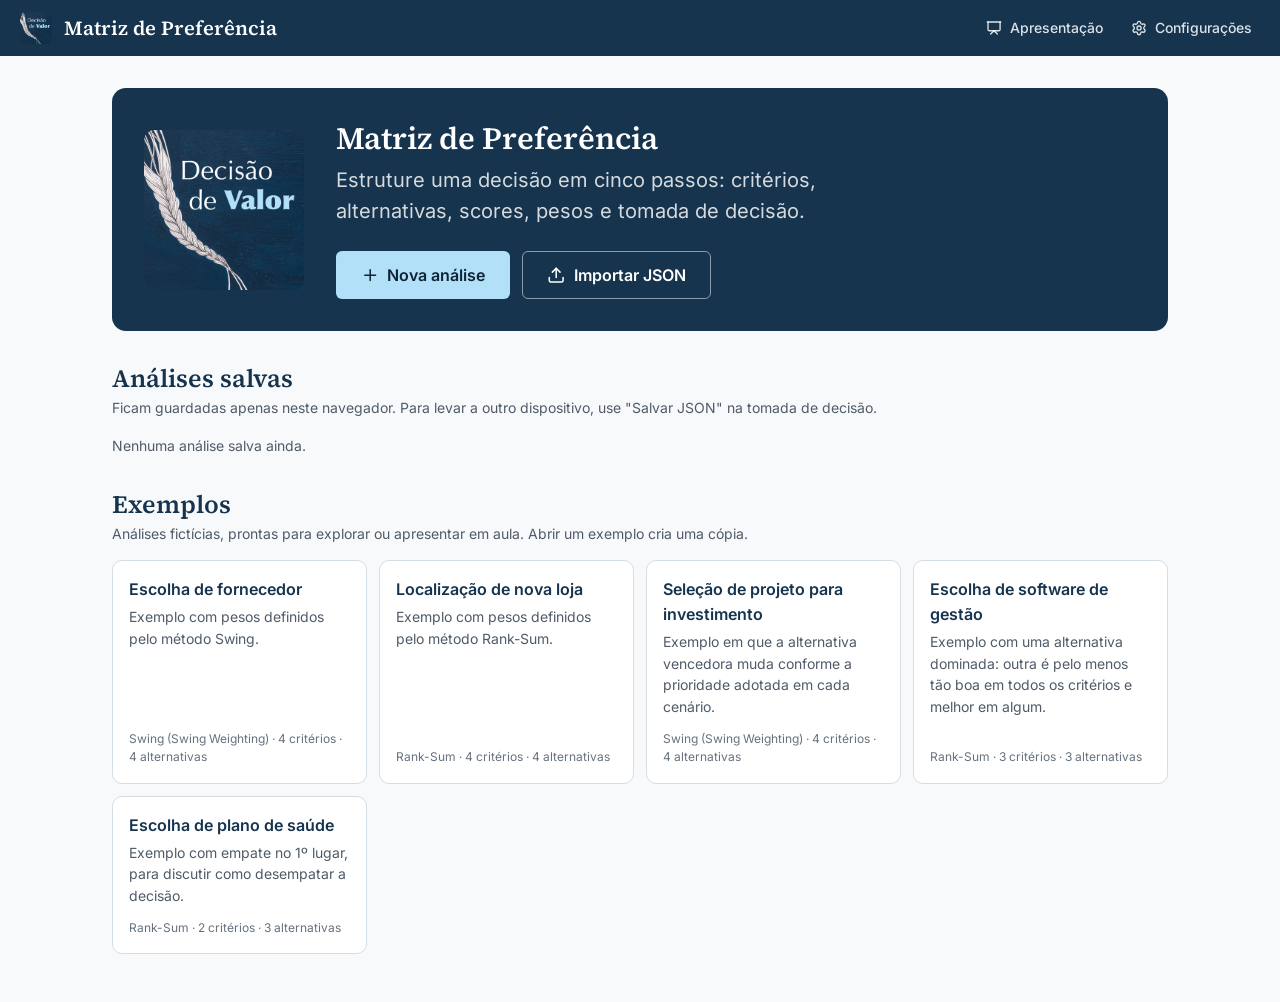
==== index.html @ b0c54013 "feat: reforma visual, fase 3: régua de scores e revisões do livro - Régua de 0 a 10 mostra as altern" ====
<!DOCTYPE html>
<html lang="pt-BR">
<head>
    <meta charset="UTF-8">
    <meta name="viewport" content="width=device-width, initial-scale=1.0">
    <title>Matriz de Preferência</title>
    <meta name="description" content="Ferramenta de apoio à decisão multicritério baseada no método da Matriz de Preferência.">
    <link rel="preload" href="fonts/inter.woff2" as="font" type="font/woff2" crossorigin>
    <link rel="stylesheet" href="style.css?v=13">

    <script src="js/canonical-site.js?v=13"></script>
    <script src="js/preferences.js?v=13"></script>
    <script src="libs/html2canvas.min.js"></script>
    <script src="js/utils.js?v=13"></script>
    <script src="js/icons.js?v=13"></script>
    <script src="js/state.js?v=13"></script>
    <script src="js/decision-core.js?v=13"></script>
    <script src="js/data-input.js?v=13"></script>
    <script src="js/swing-weighting.js?v=13"></script>
    <script src="js/comparison.js?v=13"></script>
    <script src="js/ai-suggestions.js?v=13"></script>
    <script src="js/decision-logic.js?v=13"></script>
    <script src="js/report.js?v=13"></script>
    <script src="js/export-utils.js?v=13"></script>
    <script src="js/examples.js?v=13"></script>
    <script src="js/shell.js?v=13"></script>
    <script src="js/main.js?v=13"></script>
    <script src="js/auto-save.js?v=13"></script>
</head>
<body class="view-home">
    <a class="skip-link" href="#mainContent">Pular para o conteúdo</a>

    <header class="app-header">
        <button type="button" class="brand" data-action="goHome" aria-label="Início: análises salvas">
            <img src="images/logo.webp" width="432" height="432" alt="">
            <span class="brand-name">Matriz de Preferência</span>
        </button>

        <div class="app-context" id="contextBanner">
            <strong id="contextTitle"></strong>
            <span class="context-desc" id="contextDesc"></span>
        </div>

        <div class="app-header-actions">
            <span class="save-status" id="saveStatus" role="status">Defina um título para salvar automaticamente</span>
            <button type="button" class="header-btn wizard-only" id="toggleMatrixPanel" data-action="toggleMatrixPanel" aria-pressed="false" aria-controls="matrixPanel" data-icon="table">
                <span class="header-btn-label">Matriz</span>
            </button>
            <button type="button" class="header-btn" id="togglePresentation" data-action="togglePresentation" aria-pressed="false" data-icon="presentation">
                <span class="header-btn-label">Apresentação</span>
            </button>
            <button type="button" class="header-btn" data-action="openSettings" aria-haspopup="dialog" aria-controls="settingsDrawer" data-icon="settings">
                <span class="header-btn-label">Configurações</span>
            </button>
        </div>
    </header>

    <!-- =====================================================
         TELA INICIAL
         ===================================================== -->
    <main class="home" id="homeView" aria-labelledby="homeTitle">
        <section class="home-hero">
            <img class="home-logo" src="images/logo.webp" width="432" height="432" alt="Logo Decisão de Valor">
            <div class="home-hero-text">
                <h1 id="homeTitle">Matriz de Preferência</h1>
                <p>Estruture uma decisão em cinco passos: critérios, alternativas, scores, pesos e tomada de decisão.</p>
                <div class="home-actions">
                    <button type="button" class="btn btn-primary btn-large" data-action="newAnalysis" data-icon="plus">Nova análise</button>
                    <button type="button" class="btn btn-secondary btn-large" data-action="chooseImportFile" data-icon="upload">Importar JSON</button>
                    <input type="file" id="importFile" accept=".json,application/json" hidden data-change="importAnalysisFile">
                </div>
            </div>
        </section>

        <section class="home-section saved-analyses" aria-labelledby="savedTitle">
            <div class="saved-analyses-header">
                <h2 id="savedTitle">Análises salvas</h2>
            </div>
            <p class="saved-analyses-note">Ficam guardadas apenas neste navegador. Para levar a outro dispositivo, use "Salvar JSON" na tomada de decisão.</p>
            <div id="savedAnalysesList"></div>
        </section>

        <section class="home-section" aria-labelledby="examplesTitle">
            <h2 id="examplesTitle">Exemplos</h2>
            <p class="saved-analyses-note">Análises fictícias, prontas para explorar ou apresentar em aula. Abrir um exemplo cria uma cópia.</p>
            <div class="examples-grid" id="examplesList"></div>
        </section>
    </main>

    <!-- =====================================================
         ASSISTENTE DE PASSOS
         ===================================================== -->
    <div class="wizard" id="wizardView">
        <nav class="stepper" id="stepProgressBar" aria-label="Passos da análise">
            <ol class="stepper-list">
                <li><button type="button" class="step-progress-item" id="prog-item-0" onclick="goToStep(1)" aria-label="Problema" aria-current="step">
                    <span class="step-dot intro active" id="prog-dot-0" aria-hidden="true">•</span>
                    <span class="step-text"><span class="step-label">Problema</span><span class="step-meta" id="prog-meta-0"></span></span>
                </button></li>
                <li><button type="button" class="step-progress-item" id="prog-item-1" onclick="goToStep(2)" aria-label="Critérios">
                    <span class="step-dot" id="prog-dot-1" aria-hidden="true">1</span>
                    <span class="step-text"><span class="step-label">Critérios</span><span class="step-meta" id="prog-meta-1"></span></span>
                </button></li>
                <li><button type="button" class="step-progress-item" id="prog-item-2" onclick="goToStep(3)" aria-label="Alternativas">
                    <span class="step-dot" id="prog-dot-2" aria-hidden="true">2</span>
                    <span class="step-text"><span class="step-label">Alternativas</span><span class="step-meta" id="prog-meta-2"></span></span>
                </button></li>
                <li><button type="button" class="step-progress-item" id="prog-item-3" onclick="goToStep(4)" aria-label="Scores">
                    <span class="step-dot" id="prog-dot-3" aria-hidden="true">3</span>
                    <span class="step-text"><span class="step-label">Scores</span><span class="step-meta" id="prog-meta-3"></span></span>
                </button></li>
                <li><button type="button" class="step-progress-item" id="prog-item-4" onclick="goToStep(5)" aria-label="Pesos">
                    <span class="step-dot" id="prog-dot-4" aria-hidden="true">4</span>
                    <span class="step-text"><span class="step-label">Pesos</span><span class="step-meta" id="prog-meta-4"></span></span>
                </button></li>
                <li><button type="button" class="step-progress-item" id="prog-item-5" onclick="goToStep(6)" aria-label="Tomada de Decisão">
                    <span class="step-dot" id="prog-dot-5" aria-hidden="true">5</span>
                    <span class="step-text"><span class="step-label">Tomada de Decisão</span><span class="step-meta" id="prog-meta-5"></span></span>
                </button></li>
            </ol>
        </nav>

        <main class="content" id="mainContent" tabindex="-1">

            <!-- PROBLEMA -->
            <section class="step active" id="step1" aria-labelledby="step1-title">
                <header class="step-header">
                    <span class="step-number-badge">Problema</span>
                    <h2 class="step-title" id="step1-title">Definição do problema</h2>
                    <p class="step-description">Descreva a decisão que será analisada ao longo do processo.</p>
                </header>

                <details class="guide" open>
                    <summary data-icon="lightbulb">Como fazer este passo</summary>
                    <p>Defina o <em>título</em> e o <em>contexto</em> do problema. Eles ficam visíveis em todas as etapas, ajudando a manter o foco. Um bom título é objetivo e reflete a escolha que precisa ser feita.</p>
                </details>

                <div class="form-group">
                    <label for="problemTitle">Título do problema de decisão</label>
                    <input type="text" id="problemTitle" placeholder="Ex: Escolha da localização para ginásio poliesportivo">
                </div>

                <div class="form-group">
                    <label for="problemDescription">Contexto <span class="optional">(opcional)</span></label>
                    <textarea id="problemDescription" rows="3" placeholder="Contexto da decisão, restrições relevantes e quem é o decisor"></textarea>
                </div>

                <div class="navigation">
                    <button type="button" class="btn btn-ghost" data-action="goHome" data-icon="house">Início</button>
                    <p class="nav-hint" id="hint-step1" aria-live="polite"></p>
                    <button type="button" class="btn btn-primary" id="btn-next-step1" onclick="nextStep()">Avançar: Critérios</button>
                </div>
            </section>

            <!-- PASSO 1: CRITÉRIOS -->
            <section class="step" id="step2" aria-labelledby="step2-title">
                <header class="step-header">
                    <span class="step-number-badge">Passo 1</span>
                    <h2 class="step-title" id="step2-title">Escolha dos critérios</h2>
                    <p class="step-description">Os fatores usados para comparar as alternativas.</p>
                </header>

                <details class="guide" open>
                    <summary data-icon="lightbulb">Como fazer este passo</summary>
                    <p>Liste os <em>critérios</em> que importam para o decisor, como custo, qualidade ou prazo. Eles devem ser qualitativos e <strong>diferenciar as alternativas</strong>: um critério em que todas têm o mesmo desempenho não ajuda a decidir. Use o mínimo necessário; são pelo menos 2.</p>
                </details>

                <div class="form-group">
                    <label for="criterionInput">Nome do critério</label>
                    <div class="input-row">
                        <input type="text" id="criterionInput" aria-describedby="criterionInput-help criterionInput-error" placeholder="Ex: Custo de implementação">
                        <button type="button" class="btn btn-primary" onclick="addCriterion()" data-icon="plus">Adicionar</button>
                    </div>
                    <p class="field-help" id="criterionInput-help">Dica: cole uma lista com um nome por linha para adicionar vários de uma vez.</p>
                    <p class="field-error" id="criterionInput-error" aria-live="polite"></p>
                </div>

                <div class="items-list" id="criteriaList">
                    <p class="empty-state">Nenhum critério adicionado ainda</p>
                </div>

                <div class="navigation">
                    <button type="button" class="btn btn-secondary" onclick="prevStep()" data-icon="chevron-left">Voltar</button>
                    <p class="nav-hint" id="hint-step2" aria-live="polite"></p>
                    <button type="button" class="btn btn-primary" onclick="nextStep()">Avançar: Alternativas</button>
                </div>
            </section>

            <!-- PASSO 2: ALTERNATIVAS -->
            <section class="step" id="step3" aria-labelledby="step3-title">
                <header class="step-header">
                    <span class="step-number-badge">Passo 2</span>
                    <h2 class="step-title" id="step3-title">Definição das alternativas</h2>
                    <p class="step-description">As opções entre as quais o decisor vai escolher.</p>
                </header>

                <details class="guide" open>
                    <summary data-icon="lightbulb">Como fazer este passo</summary>
                    <p>As <em>alternativas</em> são as opções disponíveis, como fornecedores, locais ou projetos. Pense em todas as possibilidades que atendem ao problema: a análise fica mais rica com mais alternativas (de 4 a 7 é uma boa referência). São pelo menos 2.</p>
                </details>

                <div class="form-group">
                    <label for="alternativeInput">Nome da alternativa</label>
                    <div class="input-row">
                        <input type="text" id="alternativeInput" aria-describedby="alternativeInput-help alternativeInput-error" placeholder="Ex: Fornecedor A">
                        <button type="button" class="btn btn-primary" onclick="addAlternative()" data-icon="plus">Adicionar</button>
                    </div>
                    <p class="field-help" id="alternativeInput-help">Dica: cole uma lista com um nome por linha para adicionar vários de uma vez.</p>
                    <p class="field-error" id="alternativeInput-error" aria-live="polite"></p>
                </div>

                <div class="items-list" id="alternativesList">
                    <p class="empty-state">Nenhuma alternativa adicionada ainda</p>
                </div>

                <div class="navigation">
                    <button type="button" class="btn btn-secondary" onclick="prevStep()" data-icon="chevron-left">Voltar</button>
                    <p class="nav-hint" id="hint-step3" aria-live="polite"></p>
                    <button type="button" class="btn btn-primary" onclick="nextStep()">Avançar: Scores</button>
                </div>
            </section>

            <!-- PASSO 3: SCORES -->
            <section class="step" id="step4" aria-labelledby="step4-title">
                <header class="step-header">
                    <span class="step-number-badge">Passo 3</span>
                    <h2 class="step-title" id="step4-title">Atribuição de scores</h2>
                    <p class="step-description">O desempenho de cada alternativa em cada critério, de 0 a 10.</p>
                </header>

                <details class="guide" open>
                    <summary data-icon="lightbulb">Como fazer este passo</summary>
                    <ol class="guide-list">
                        <li>Escolha a <strong>melhor</strong> alternativa no critério e defina seu score (âncora superior).</li>
                        <li>Escolha a <strong>pior</strong> e defina seu score (âncora inferior).</li>
                        <li>Posicione as <strong>demais</strong> comparando com as âncoras.</li>
                    </ol>
                    <p class="guide-note">Uma alternativa pior em <em>todos</em> os critérios pode ser eliminada.</p>
                </details>

                <div id="comparisonInterface"></div>

                <div class="navigation">
                    <button type="button" class="btn btn-secondary" onclick="prevStep()" data-icon="chevron-left">Voltar</button>
                    <p class="nav-hint" id="hint-step4" aria-live="polite"></p>
                    <button type="button" class="btn btn-primary" onclick="nextStep()">Avançar: Pesos</button>
                </div>
            </section>

            <!-- PASSO 4: PESOS -->
            <section class="step" id="step5" aria-labelledby="step5-title">
                <header class="step-header">
                    <span class="step-number-badge">Passo 4</span>
                    <h2 class="step-title" id="step5-title">Atribuição de pesos</h2>
                    <p class="step-description">A relevância relativa de cada critério na decisão.</p>
                </header>

                <details class="guide" open>
                    <summary data-icon="lightbulb">Como fazer este passo</summary>
                    <p>Os pesos refletem a <strong>relevância de cada critério</strong>. Eles vêm <strong>depois</strong> dos scores porque o intervalo de desempenho de cada critério influencia sua relevância. Escolha o método para ver as instruções.</p>
                </details>

                <div class="form-group">
                    <label for="weightingMethod">Método de pesagem</label>
                    <select id="weightingMethod">
                        <option value="">Selecione um método...</option>
                        <option value="swingweighting">Swing Weighting: recomendado pelo framework</option>
                        <option value="ranksum">Rank-Sum: ordenação por importância</option>
                    </select>
                </div>

                <div id="weightingInterface"></div>

                <div class="navigation">
                    <button type="button" class="btn btn-secondary" onclick="prevStep()" data-icon="chevron-left">Voltar</button>
                    <p class="nav-hint" id="hint-step5" aria-live="polite"></p>
                    <button type="button" class="btn btn-primary" onclick="nextStep()">Avançar: Tomada de Decisão</button>
                </div>
            </section>

            <!-- PASSO 5: TOMADA DE DECISÃO -->
            <section class="step" id="step6" aria-labelledby="step6-title">
                <header class="step-header">
                    <span class="step-number-badge">Passo 5</span>
                    <h2 class="step-title" id="step6-title">Tomada de Decisão</h2>
                    <p class="step-description">Ranking das alternativas e análise completa da Matriz de Preferência.</p>
                </header>

                <details class="guide">
                    <summary data-icon="lightbulb">Como ler o resultado</summary>
                    <p>O resultado é a soma ponderada dos scores. A alternativa com maior pontuação é a indicada, mas faça uma <strong>análise crítica</strong>: veja se o resultado faz sentido no contexto e observe os critérios em que a vencedora teve pior desempenho antes de decidir.</p>
                </details>

                <div id="resultsInterface"></div>

                <div class="navigation">
                    <button type="button" class="btn btn-secondary" onclick="prevStep()" data-icon="chevron-left">Voltar</button>
                    <p class="nav-hint" id="hint-step6" aria-live="polite"></p>
                    <button type="button" class="btn btn-success" onclick="restart()" data-icon="plus">Nova análise</button>
                </div>
            </section>
        </main>

        <aside class="matrix-panel" id="matrixPanel" aria-labelledby="matrixPanelTitle">
            <div class="matrix-panel-header">
                <h2 id="matrixPanelTitle">Matriz em construção</h2>
                <button type="button" class="icon-btn" data-action="toggleMatrixPanel" aria-label="Ocultar matriz em construção" data-icon="x"></button>
            </div>
            <p class="matrix-panel-hint" id="matrixPanelHint"></p>
            <div class="matrix-panel-body" id="buildingMatrix"></div>
        </aside>
    </div>

    <!-- =====================================================
         CONFIGURAÇÕES
         ===================================================== -->
    <div class="drawer-backdrop" id="settingsBackdrop" data-action="closeSettings" hidden></div>
    <aside class="drawer" id="settingsDrawer" role="dialog" aria-modal="true" aria-labelledby="settingsTitle" hidden>
        <div class="drawer-header">
            <h2 id="settingsTitle">Configurações</h2>
            <button type="button" class="icon-btn" data-action="closeSettings" aria-label="Fechar configurações" data-icon="x"></button>
        </div>

        <section class="drawer-section" id="apiConfigSection" aria-labelledby="apiConfigTitle">
            <h3 id="apiConfigTitle" data-icon="sparkles">Sugestões de critérios por IA <span class="optional">(opcional)</span></h3>
            <p>Com uma chave do Google Gemini, a ferramenta sugere critérios a partir do título e do contexto do problema.</p>
            <div class="api-input-group">
                <input type="password" id="apiKey" aria-label="Chave da API do Google Gemini" autocomplete="off" placeholder="Cole sua chave da API do Google Gemini">
                <button type="button" class="btn btn-primary btn-small" onclick="salvarChaveAPI()">Salvar</button>
                <button type="button" class="btn btn-secondary btn-small" onclick="limparAPI()">Limpar</button>
            </div>
            <div id="apiStatus" class="api-status warning" role="status">Nenhuma chave configurada. As sugestões de critérios por IA estão desligadas.</div>
            <p class="drawer-note">A chave fica salva só neste navegador. Para obter uma, acesse o <a href="https://aistudio.google.com/app/apikey" target="_blank" rel="noopener">Google AI Studio</a>. Em computadores compartilhados, use "Limpar" ao terminar.</p>
            <p class="drawer-note">As sugestões são limitadas aos critérios, para que scores e pesos continuem sendo julgamento humano.</p>
        </section>

        <section class="drawer-section" aria-labelledby="aboutTitle">
            <h3 id="aboutTitle" data-icon="info">Sobre</h3>
            <p>Ferramenta acadêmica de apoio à decisão multicritério baseada no método da Matriz de Preferência.</p>
            <p>Desenvolvida por <a href="https://www.linkedin.com/in/opedroalves/" target="_blank" rel="noopener">Pedro Henrique Alves de Araujo Silva</a> e <a href="https://www.linkedin.com/in/laura-rieko-imai/" target="_blank" rel="noopener">Laura Rieko Marçal Imai</a>.</p>
            <p><a href="https://github.com/pedrohaas/matriz-de-preferencia" target="_blank" rel="noopener">Código-fonte no GitHub</a> · <a href="https://github.com/pedrohaas/matriz-de-preferencia/blob/main/LICENSE" target="_blank" rel="noopener">Licença MIT</a></p>
        </section>
    </aside>

    <!-- =====================================================
         MODAL DE SUGESTÕES DA IA
         ===================================================== -->
    <div class="modal-overlay" id="aiSuggestionModal">
        <div class="modal-content" role="dialog" aria-modal="true" aria-labelledby="aiModalTitle" aria-describedby="aiModalDescription">
            <div class="modal-header">
                <h3 id="aiModalTitle">Sugestões de critérios</h3>
                <p id="aiModalDescription">Critérios sugeridos para este problema. Toque para selecionar ou remover.</p>
            </div>
            <div class="modal-body" id="aiCriteriaContainer"></div>
            <div class="modal-footer">
                <button type="button" class="btn btn-secondary" onclick="closeAiModal(false)">Ignorar</button>
                <button type="button" class="btn btn-primary" onclick="closeAiModal(true)">Adicionar Selecionados</button>
            </div>
        </div>
    </div>

    <!-- Desfazer a última ação -->
    <div class="undo-bar" id="undoBar" role="status" hidden>
        <span class="undo-text"></span>
        <button type="button" class="btn btn-small undo-button" data-action="undo" data-icon="undo-2">Desfazer</button>
        <button type="button" class="icon-btn undo-close" data-action="dismissUndo" aria-label="Fechar aviso" data-icon="x"></button>
    </div>

    <!-- Relatório: só aparece na impressão -->
    <div id="printReport"></div>
</body>
</html>
---- style.css ----
/* =====================================================================
   MATRIZ DE PREFERÊNCIA · sistema visual
   Cores extraídas da capa do livro "Decisão de Valor": marinho do fundo e
   azul claro de "Valor". O azul claro tem contraste de 1,4:1 sobre branco,
   então só aparece sobre o marinho; em fundo claro, usa-se o azul escuro.
   ===================================================================== */

/* layout vem depois de components: as regras responsivas de layout precisam vencer as dos componentes */
@layer reset, tokens, base, components, layout, utilities, print;

/* ---------------------------------------------------------------- fontes */
@font-face {
    font-family: 'Inter';
    src: url('fonts/inter.woff2') format('woff2');
    font-weight: 100 900;
    font-style: normal;
    font-display: swap;
}

@font-face {
    font-family: 'Source Serif 4';
    src: url('fonts/source-serif-4.woff2') format('woff2');
    font-weight: 200 900;
    font-style: normal;
    font-display: swap;
}

/* ----------------------------------------------------------------- reset */
@layer reset {
    *, *::before, *::after { box-sizing: border-box; }
    * { margin: 0; padding: 0; }
    img, svg { display: block; max-width: 100%; }
    button, input, select, textarea { font: inherit; color: inherit; }
    table { border-collapse: collapse; }
    [hidden] { display: none !important; }
}

/* ---------------------------------------------------------------- tokens */
@layer tokens {
    :root {
        /* Marca */
        --brand-950: #0e2436;
        --brand-900: #16344e;   /* fundo da capa */
        --brand-800: #1d4466;
        --brand-700: #22577f;
        --brand-600: #1f6aa0;   /* azul para texto e foco em fundo claro */
        --brand-100: #dcecf7;
        --brand-50:  #eef6fb;
        --brand-accent: #b2e0f9; /* "Valor" na capa: só sobre o marinho */

        /* Neutros frios */
        --gray-0:   #ffffff;
        --gray-25:  #f7f9fb;
        --gray-50:  #f1f4f7;
        --gray-100: #e6ebf0;
        --gray-200: #d5dde5;
        --gray-300: #b9c4cf;
        --gray-500: #66727f;
        --gray-600: #4f5b68;
        --gray-800: #25313d;
        --gray-900: #15202b;

        /* Semânticas */
        --success-700: #17673f;
        --success-100: #dcf1e5;
        --warning-700: #7a5200;
        --warning-100: #fbefd2;
        --danger-700:  #a3271f;
        --danger-100:  #fbe5e2;

        /* Destaques da matriz, como na Tabela 5.2 do livro */
        --matrix-best:  #d4f0e2;
        --matrix-worst: #ffe0bd;

        /* Papéis */
        --bg-page:     var(--gray-25);
        --bg-surface:  var(--gray-0);
        --bg-subtle:   var(--gray-50);
        --border:      var(--gray-200);
        --border-strong: var(--gray-300);
        --text:        var(--gray-900);
        --text-muted:  var(--gray-600);
        --text-soft:   var(--gray-500);
        --link:        var(--brand-600);
        --focus-ring:  0 0 0 3px rgba(31, 106, 160, 0.35);

        /* Tipografia: escala de razão 1,25 */
        --font-sans: 'Inter', system-ui, -apple-system, 'Segoe UI', sans-serif;
        --font-serif: 'Source Serif 4', Georgia, 'Times New Roman', serif;
        --text-xs:  0.75rem;
        --text-sm:  0.875rem;
        --text-md:  1rem;
        --text-lg:  1.25rem;
        --text-xl:  1.5625rem;
        --text-2xl: 1.9375rem;

        /* Espaçamento em grade de 4 px */
        --space-1: 0.25rem;
        --space-2: 0.5rem;
        --space-3: 0.75rem;
        --space-4: 1rem;
        --space-5: 1.5rem;
        --space-6: 2rem;
        --space-7: 3rem;

        --radius-sm: 6px;
        --radius-md: 10px;
        --radius-lg: 14px;
        --radius-pill: 999px;

        --shadow-sm: 0 1px 2px rgba(21, 32, 43, 0.08);
        --shadow-lg: 0 12px 32px rgba(21, 32, 43, 0.18);

        --header-height: 3.5rem;

        /* Nomes usados pelo código das análises */
        --primary: var(--brand-900);
        --secondary: var(--brand-600);
        --success: var(--success-700);
        --success-bg: var(--success-100);
        --warning: var(--warning-700);
        --warning-bg: var(--warning-100);
        --error: var(--danger-700);
        --error-bg: var(--danger-100);
        --text-dark: var(--text);
        --text-mid: var(--gray-800);
        --white: var(--gray-50);
        --bg: var(--gray-100);
    }

    /* Modo de apresentação: amplia tudo que é medido em rem */
    :root.presentation-mode { font-size: 125%; }
}

/* ------------------------------------------------------------------ base */
@layer base {
    html { scroll-padding-top: calc(var(--header-height) + var(--space-4)); }

    body {
        min-height: 100vh;
        background: var(--bg-page);
        color: var(--text);
        font-family: var(--font-sans);
        font-size: var(--text-md);
        line-height: 1.55;
        overflow-wrap: break-word;
        -webkit-font-smoothing: antialiased;
    }

    h1, h2 { font-family: var(--font-serif); font-weight: 600; line-height: 1.2; color: var(--brand-900); }
    h3, h4 { font-weight: 600; line-height: 1.3; color: var(--brand-900); }
    h1 { font-size: var(--text-2xl); }
    h2 { font-size: var(--text-xl); }
    h3 { font-size: var(--text-lg); }
    h4 { font-size: var(--text-md); }

    a { color: var(--link); }
    a:hover { text-decoration-thickness: 2px; }
    strong { font-weight: 600; }

    :focus-visible { outline: none; box-shadow: var(--focus-ring); }
    .step-title:focus, main:focus, h1:focus { outline: none; box-shadow: none; }

    .icon { display: inline-block; width: 1.15em; height: 1.15em; flex-shrink: 0; vertical-align: -0.2em; }
    /* Em texto corrido, o ícone é inline: títulos e mensagens podem quebrar linha com nomes longos */
    :is(h3, h4, .success-message, .position-label, .callout-title, .status-line, .drawer-section h3) > .icon:first-child { margin-right: 0.4em; }

    input[type="text"], input[type="number"], input[type="password"], select, textarea {
        width: 100%;
        min-height: 2.75rem;
        padding: var(--space-2) var(--space-3);
        background: var(--bg-surface);
        border: 1px solid var(--border-strong);
        border-radius: var(--radius-sm);
        color: var(--text);
        font-size: var(--text-md);
        transition: border-color 0.15s, box-shadow 0.15s;
    }

    input:focus, select:focus, textarea:focus {
        outline: none;
        border-color: var(--brand-600);
        box-shadow: var(--focus-ring);
    }

    textarea { resize: vertical; }
    input[type="range"] { accent-color: var(--brand-600); width: 100%; }
    input[type="checkbox"] { accent-color: var(--brand-600); width: 1.1rem; height: 1.1rem; }

    label { display: block; margin-bottom: var(--space-2); font-weight: 600; font-size: var(--text-sm); color: var(--gray-800); }
    .optional { font-weight: 400; color: var(--text-soft); }

    td { font-variant-numeric: tabular-nums; }
}

/* ---------------------------------------------------------------- layout */
@layer layout {
    .skip-link {
        position: absolute;
        left: var(--space-4);
        top: -4rem;
        z-index: 100;
        padding: var(--space-2) var(--space-4);
        background: var(--brand-900);
        color: #fff;
        border-radius: var(--radius-sm);
    }
    .skip-link:focus { top: var(--space-2); }

    /* Cabeçalho */
    .app-header {
        position: sticky;
        top: 0;
        z-index: 60;
        display: flex;
        align-items: center;
        gap: var(--space-4);
        height: var(--header-height);
        padding: 0 var(--space-4);
        background: var(--brand-900);
        color: #fff;
    }

    .brand {
        display: flex;
        align-items: center;
        gap: var(--space-3);
        flex-shrink: 0;
        padding: var(--space-1);
        background: none;
        border: none;
        border-radius: var(--radius-sm);
        color: #fff;
        cursor: pointer;
    }
    .brand img { width: 2rem; height: 2rem; border-radius: var(--radius-sm); object-fit: cover; }
    .brand-name { font-family: var(--font-serif); font-size: var(--text-lg); font-weight: 600; white-space: nowrap; }

    .app-context {
        display: none;
        flex: 1;
        min-width: 0;
        padding-left: var(--space-4);
        border-left: 1px solid rgba(255, 255, 255, 0.2);
    }
    body.view-wizard .app-context.visible { display: block; }
    .app-context strong {
        display: block;
        overflow: hidden;
        color: var(--brand-accent);
        font-size: var(--text-sm);
        white-space: nowrap;
        text-overflow: ellipsis;
    }
    .app-context .context-desc {
        display: block;
        overflow: hidden;
        color: rgba(255, 255, 255, 0.72);
        font-size: var(--text-xs);
        white-space: nowrap;
        text-overflow: ellipsis;
    }

    .app-header-actions { display: flex; align-items: center; gap: var(--space-1); margin-left: auto; }
    .save-status { margin-right: var(--space-2); color: rgba(255, 255, 255, 0.72); font-size: var(--text-xs); white-space: nowrap; }
    .save-status[data-tone="error"] { color: #ffc9c3; }
    body.view-home .save-status { display: none; }
    body.view-home .wizard-only { display: none; }

    /* Telas */
    body.view-home .wizard { display: none; }
    body.view-wizard .home { display: none; }

    /* Tela inicial */
    .home { max-width: 68rem; margin: 0 auto; padding: var(--space-6) var(--space-4) var(--space-7); }
    .home-hero {
        display: grid;
        grid-template-columns: 10rem 1fr;
        gap: var(--space-6);
        align-items: center;
        padding: var(--space-6);
        background: var(--brand-900);
        border-radius: var(--radius-lg);
        color: #fff;
    }
    .home-logo { width: 10rem; height: 10rem; border-radius: var(--radius-md); object-fit: cover; }
    .home-hero h1 { color: #fff; font-size: var(--text-2xl); }
    .home-hero p { max-width: 36rem; margin-top: var(--space-2); color: rgba(255, 255, 255, 0.82); font-size: var(--text-lg); }
    .home-actions { display: flex; flex-wrap: wrap; gap: var(--space-3); margin-top: var(--space-5); }
    .home-section { margin-top: var(--space-6); }
    .home-section h2 { font-size: var(--text-xl); }

    /* Assistente: passos | conteúdo | matriz */
    .wizard {
        display: grid;
        grid-template-columns: 14rem minmax(0, 1fr) 21rem;
        gap: var(--space-5);
        align-items: start;
        max-width: 90rem;
        margin: 0 auto;
        padding: var(--space-5) var(--space-4) 0;
    }
    :root.matrix-panel-off .wizard { grid-template-columns: 14rem minmax(0, 1fr); }
    :root.matrix-panel-off .matrix-panel { display: none; }

    .stepper { position: sticky; top: calc(var(--header-height) + var(--space-5)); }
    .stepper-list { display: flex; flex-direction: column; gap: var(--space-1); list-style: none; }

    .content { min-width: 0; padding-bottom: var(--space-6); }

    .matrix-panel {
        position: sticky;
        top: calc(var(--header-height) + var(--space-5));
        max-height: calc(100vh - var(--header-height) - var(--space-6));
        overflow: auto;
        padding: var(--space-4);
        background: var(--bg-surface);
        border: 1px solid var(--border);
        border-radius: var(--radius-lg);
    }

    /* Passos */
    .step { display: none; scroll-margin-top: calc(var(--header-height) + var(--space-4)); }
    .step.active { display: block; animation: fade-in 0.25s ease-out; }
    #step1, #step2, #step3, #step5 { max-width: 48rem; }
    #step4 { max-width: 56rem; }

    @keyframes fade-in { from { opacity: 0; transform: translateY(6px); } to { opacity: 1; transform: none; } }

    /* Navegação fixa no rodapé do passo */
    .navigation {
        position: sticky;
        bottom: 0;
        z-index: 20;
        display: grid;
        grid-template-columns: auto 1fr auto;
        gap: var(--space-3);
        align-items: center;
        margin-top: var(--space-6);
        padding: var(--space-3) 0;
        background: var(--bg-page);
        border-top: 1px solid var(--border);
    }
    .navigation > :last-child { justify-self: end; }

    /* Gaveta de configurações */
    .drawer-backdrop { position: fixed; inset: 0; z-index: 80; background: rgba(14, 36, 54, 0.45); }
    .drawer {
        position: fixed;
        top: 0;
        right: 0;
        bottom: 0;
        z-index: 90;
        width: min(28rem, 100%);
        overflow-y: auto;
        padding: var(--space-5);
        background: var(--bg-surface);
        box-shadow: var(--shadow-lg);
    }

    /* Telas médias: a matriz vira gaveta inferior */
    @media (max-width: 1179px) {
        .wizard, :root.matrix-panel-off .wizard { grid-template-columns: 12.5rem minmax(0, 1fr); }
        .matrix-panel {
            position: fixed;
            top: auto;
            right: var(--space-3);
            bottom: var(--space-3);
            left: var(--space-3);
            z-index: 70;
            max-height: 55vh;
            box-shadow: var(--shadow-lg);
        }
    }

    /* Cabeçalho estreito: botões só com ícone. O rótulo continua para leitores de tela. */
    @media (max-width: 1099px) {
        .header-btn-label { position: absolute; width: 1px; height: 1px; overflow: hidden; clip: rect(0 0 0 0); white-space: nowrap; }
        .header-btn { padding: var(--space-2); }
    }

    @media (max-width: 899px) {
        .save-status { display: none; }
    }

    /* Celular: passos em linha no topo */
    @media (max-width: 759px) {
        .app-header { gap: var(--space-2); padding: 0 var(--space-3); }
        .brand-name { display: none; }
        .app-context { padding-left: var(--space-2); }

        .home { padding: var(--space-4) var(--space-3) var(--space-6); }
        .home-hero { grid-template-columns: 1fr; gap: var(--space-4); padding: var(--space-5); text-align: center; }
        .home-logo { width: 6rem; height: 6rem; margin: 0 auto; }
        .home-hero p { font-size: var(--text-md); }
        .home-actions { justify-content: center; }

        .wizard, :root.matrix-panel-off .wizard { display: block; padding: var(--space-3) var(--space-3) 0; }
        .stepper { position: static; margin-bottom: var(--space-4); }
        .stepper-list { flex-direction: row; justify-content: space-between; }
        .stepper li { flex: 0 1 auto; min-width: 0; }
        .stepper .step-progress-item { flex-direction: column; gap: var(--space-1); padding: var(--space-1); }
        .stepper .step-text { display: none; }
        .stepper .step-progress-item.active .step-text { display: block; text-align: center; }
        .stepper .step-progress-item.active .step-label { display: block; max-width: 6.5rem; line-height: 1.2; }
        .stepper .step-meta { display: none; }

        .navigation { grid-template-columns: auto auto; }
        .navigation .nav-hint { grid-column: 1 / -1; grid-row: 1; text-align: left; }

        input[type="text"], input[type="number"], input[type="password"], select, textarea { font-size: 16px; }
    }
}

/* ------------------------------------------------------------ components */
@layer components {
    /* Botões */
    .btn {
        display: inline-flex;
        align-items: center;
        justify-content: center;
        gap: var(--space-2);
        min-height: 2.75rem;
        padding: var(--space-2) var(--space-4);
        border: 1px solid transparent;
        border-radius: var(--radius-sm);
        font-weight: 600;
        font-size: var(--text-sm);
        line-height: 1.2;
        text-decoration: none;
        cursor: pointer;
        transition: background-color 0.15s, border-color 0.15s, color 0.15s;
    }
    .btn:disabled { opacity: 0.5; cursor: not-allowed; }
    .btn-primary { background: var(--brand-900); color: #fff; }
    .btn-primary:hover { background: var(--brand-800); }
    .btn-secondary { background: var(--bg-surface); border-color: var(--border-strong); color: var(--brand-900); }
    .btn-secondary:hover { background: var(--gray-50); border-color: var(--gray-500); }
    .btn-ghost { background: transparent; color: var(--brand-700); }
    .btn-ghost:hover { background: var(--brand-50); }
    .btn-success { background: var(--success-700); color: #fff; }
    .btn-success:hover { background: #12573a; }
    .btn-outline-primary, .btn-outline-success, .btn-outline-warning { background: var(--bg-surface); border-color: var(--border-strong); color: var(--brand-900); }
    .btn-outline-primary:hover, .btn-outline-success:hover, .btn-outline-warning:hover { background: var(--gray-50); }
    .btn-small { min-height: 2.25rem; padding: var(--space-1) var(--space-3); }
    .btn-large { min-height: 3rem; padding: var(--space-3) var(--space-5); font-size: var(--text-md); }
    .home-hero .btn-secondary { background: transparent; border-color: rgba(255, 255, 255, 0.5); color: #fff; }
    .home-hero .btn-secondary:hover { background: rgba(255, 255, 255, 0.1); }
    .home-hero .btn-primary { background: var(--brand-accent); color: var(--brand-950); }
    .home-hero .btn-primary:hover { background: #cdeafb; }

    .header-btn {
        display: inline-flex;
        align-items: center;
        gap: var(--space-2);
        min-height: 2.5rem;
        padding: var(--space-2) var(--space-3);
        background: transparent;
        border: none;
        border-radius: var(--radius-sm);
        color: rgba(255, 255, 255, 0.86);
        font-size: var(--text-sm);
        font-weight: 500;
        cursor: pointer;
    }
    .header-btn:hover { background: rgba(255, 255, 255, 0.1); color: #fff; }
    .header-btn[aria-pressed="true"] { background: rgba(178, 224, 249, 0.16); color: var(--brand-accent); }
    .brand:focus-visible, .header-btn:focus-visible { box-shadow: 0 0 0 3px rgba(178, 224, 249, 0.6); }

    .icon-btn {
        display: inline-flex;
        align-items: center;
        justify-content: center;
        width: 2.5rem;
        height: 2.5rem;
        flex-shrink: 0;
        background: transparent;
        border: none;
        border-radius: var(--radius-sm);
        color: var(--text-muted);
        cursor: pointer;
    }
    .icon-btn:hover { background: var(--gray-100); color: var(--text); }
    .icon-btn-danger:hover { background: var(--danger-100); color: var(--danger-700); }

    /* Passos laterais */
    .step-progress-item {
        display: flex;
        align-items: center;
        gap: var(--space-3);
        width: 100%;
        padding: var(--space-2);
        background: none;
        border: none;
        border-radius: var(--radius-md);
        text-align: left;
        cursor: pointer;
    }
    .step-progress-item:hover { background: var(--gray-100); }
    .step-progress-item.active { background: var(--brand-50); }
    .step-dot {
        display: grid;
        place-items: center;
        width: 2rem;
        height: 2rem;
        flex-shrink: 0;
        background: var(--bg-surface);
        border: 1.5px solid var(--border-strong);
        border-radius: 50%;
        color: var(--text-muted);
        font-size: var(--text-sm);
        font-weight: 700;
    }
    .step-dot.completed { background: var(--brand-900); border-color: var(--brand-900); color: #fff; }
    .step-dot.active { background: var(--brand-600); border-color: var(--brand-600); color: #fff; }
    .step-text { display: flex; flex-direction: column; min-width: 0; }
    .step-label { color: var(--gray-800); font-size: var(--text-sm); font-weight: 600; }
    .step-progress-item.active .step-label { color: var(--brand-900); }
    .step-meta { overflow: hidden; color: var(--text-soft); font-size: var(--text-xs); white-space: nowrap; text-overflow: ellipsis; }

    /* Cabeçalho do passo */
    .step-header { margin-bottom: var(--space-5); }
    .step-number-badge {
        display: inline-block;
        margin-bottom: var(--space-2);
        padding: 2px var(--space-3);
        background: var(--brand-100);
        border-radius: var(--radius-pill);
        color: var(--brand-800);
        font-size: var(--text-xs);
        font-weight: 700;
        letter-spacing: 0.04em;
        text-transform: uppercase;
    }
    .step-title { font-size: var(--text-2xl); }
    .step-description { margin-top: var(--space-1); color: var(--text-muted); }

    /* Guia recolhível do passo */
    .guide {
        margin-bottom: var(--space-5);
        background: var(--brand-50);
        border: 1px solid var(--brand-100);
        border-radius: var(--radius-md);
        color: var(--gray-800);
        font-size: var(--text-sm);
    }
    .guide summary {
        display: flex;
        align-items: center;
        gap: var(--space-2);
        padding: var(--space-3) var(--space-4);
        color: var(--brand-800);
        font-weight: 600;
        cursor: pointer;
        list-style: none;
    }
    .guide summary::-webkit-details-marker { display: none; }
    .guide summary::after { content: '+'; margin-left: auto; font-weight: 400; }
    .guide[open] summary::after { content: '−'; }
    .guide > :not(summary) { padding: 0 var(--space-4); }
    .guide > :last-child { padding-bottom: var(--space-4); }
    .guide > .guide-list { padding-left: calc(var(--space-4) + 1.25rem); }
    .guide-list li + li { margin-top: var(--space-1); }
    .guide-note { margin-top: var(--space-2); color: var(--text-muted); }

    /* Formulários */
    .form-group { margin-bottom: var(--space-5); }
    .input-row { display: flex; gap: var(--space-2); }
    .input-row input { flex: 1; }
    .nav-hint { color: var(--text-muted); font-size: var(--text-sm); text-align: center; }
    .nav-hint.is-ready { color: var(--success-700); }
    input.input-compact { width: 5.5rem; min-height: 2.25rem; padding: var(--space-1) var(--space-2); text-align: center; }

    /* Listas de critérios e alternativas */
    .items-list { display: flex; flex-direction: column; gap: var(--space-2); }
    .item {
        display: flex;
        align-items: center;
        justify-content: space-between;
        gap: var(--space-3);
        padding: var(--space-2) var(--space-2) var(--space-2) var(--space-4);
        background: var(--bg-surface);
        border: 1px solid var(--border);
        border-radius: var(--radius-md);
    }
    .item-name-text { min-width: 0; overflow-wrap: anywhere; }
    .item-name-text strong { margin-right: var(--space-2); color: var(--text-soft); font-weight: 600; }
    .item-actions { display: flex; gap: var(--space-1); flex-shrink: 0; }
    .item-actions .icon-btn:disabled { opacity: 0.3; cursor: default; }
    .item-handle { display: inline-flex; margin-left: calc(-1 * var(--space-2)); color: var(--gray-300); cursor: grab; }
    .item-name-text { flex: 1; display: flex; align-items: baseline; gap: var(--space-2); }
    .item-name-button { min-width: 0; padding: var(--space-1) 0; background: none; border: none; color: var(--text); text-align: left; overflow-wrap: anywhere; cursor: text; }
    .item-name-button:hover { text-decoration: underline; text-decoration-color: var(--gray-300); }
    .item.is-dragging { opacity: 0.5; }
    .item.is-drop-target { border-color: var(--brand-600); box-shadow: inset 0 3px 0 var(--brand-600); }
    .field-help { margin-top: var(--space-2); color: var(--text-muted); font-size: var(--text-xs); }
    .field-error { margin-top: var(--space-1); color: var(--danger-700); font-size: var(--text-sm); font-weight: 500; }
    .field-error:empty { display: none; }
    input[aria-invalid="true"] { border-color: var(--danger-700); }

    /* Barra de desfazer */
    .undo-bar {
        position: fixed;
        bottom: var(--space-5);
        left: 50%;
        z-index: 98;
        display: flex;
        align-items: center;
        gap: var(--space-3);
        max-width: calc(100% - 2 * var(--space-4));
        padding: var(--space-2) var(--space-2) var(--space-2) var(--space-4);
        background: var(--gray-900);
        border-radius: var(--radius-md);
        box-shadow: var(--shadow-lg);
        color: #fff;
        font-size: var(--text-sm);
        transform: translateX(-50%);
    }
    .undo-button { background: transparent; border-color: rgba(255, 255, 255, 0.4); color: var(--brand-accent); }
    .undo-button:hover { background: rgba(255, 255, 255, 0.1); }
    .undo-close { color: rgba(255, 255, 255, 0.7); }
    .undo-close:hover { background: rgba(255, 255, 255, 0.1); color: #fff; }
    .undo-text { flex: 1; min-width: 0; }
    @media (max-width: 759px) {
        .undo-bar { right: var(--space-3); bottom: var(--space-3); left: var(--space-3); max-width: none; transform: none; }
    }
    .edit-inline-input { flex: 1; }
    .edit-btn, .remove-btn {
        display: inline-flex;
        align-items: center;
        gap: var(--space-1);
        min-height: 2.25rem;
        padding: var(--space-1) var(--space-3);
        background: transparent;
        border: 1px solid transparent;
        border-radius: var(--radius-sm);
        color: var(--text-muted);
        font-size: var(--text-sm);
        font-weight: 500;
        cursor: pointer;
    }
    .edit-btn:hover { background: var(--brand-50); color: var(--brand-800); }
    .remove-btn:hover { background: var(--danger-100); color: var(--danger-700); }
    .empty-state { padding: var(--space-4); color: var(--text-soft); text-align: center; }

    /* Análises salvas e exemplos */
    .saved-analyses-header { display: flex; align-items: center; justify-content: space-between; gap: var(--space-3); }
    .saved-analyses-note, .saved-analyses-empty { margin: var(--space-1) 0 var(--space-4); color: var(--text-muted); font-size: var(--text-sm); }
    .saved-analysis {
        display: flex;
        flex-wrap: wrap;
        align-items: center;
        justify-content: space-between;
        gap: var(--space-3);
        margin-bottom: var(--space-2);
        padding: var(--space-3) var(--space-4);
        background: var(--bg-surface);
        border: 1px solid var(--border);
        border-radius: var(--radius-md);
    }
    .saved-analysis.current { border-color: var(--brand-600); }
    .saved-analysis-info { flex: 1; min-width: 12rem; overflow-wrap: anywhere; }
    .saved-analysis-info small { display: block; color: var(--text-muted); font-size: var(--text-xs); }
    .saved-analysis-badge { margin-left: var(--space-2); padding: 1px var(--space-2); background: var(--brand-100); border-radius: var(--radius-pill); color: var(--brand-800); font-size: var(--text-xs); font-weight: 600; }
    .saved-analysis-actions { display: flex; align-items: center; gap: var(--space-2); }

    .examples-grid { display: grid; grid-template-columns: repeat(auto-fill, minmax(15rem, 1fr)); gap: var(--space-3); }
    .example-card {
        display: flex;
        flex-direction: column;
        gap: var(--space-1);
        padding: var(--space-4);
        background: var(--bg-surface);
        border: 1px solid var(--border);
        border-radius: var(--radius-md);
        text-align: left;
        cursor: pointer;
        transition: border-color 0.15s, box-shadow 0.15s;
    }
    .example-card:hover { border-color: var(--brand-600); box-shadow: var(--shadow-sm); }
    .example-title { color: var(--brand-900); font-weight: 600; }
    .example-description { color: var(--text-muted); font-size: var(--text-sm); }
    .example-meta { margin-top: auto; padding-top: var(--space-2); color: var(--text-soft); font-size: var(--text-xs); }

    /* Matriz em construção */
    .matrix-panel-header { display: flex; align-items: center; justify-content: space-between; gap: var(--space-2); }
    .matrix-panel-header h2 { font-size: var(--text-lg); }
    .matrix-panel-hint { margin: var(--space-1) 0 var(--space-3); color: var(--text-muted); font-size: var(--text-xs); }
    .building-matrix { width: 100%; font-size: var(--text-xs); }
    .building-matrix th, .building-matrix td { padding: var(--space-1) var(--space-2); border-bottom: 1px solid var(--gray-100); text-align: center; }
    .building-matrix thead th { color: var(--text-muted); font-weight: 600; vertical-align: bottom; }
    .building-matrix tbody th { min-width: 6rem; max-width: 9rem; overflow-wrap: break-word; hyphens: auto; color: var(--gray-800); font-weight: 500; text-align: left; }
    .building-matrix thead th { hyphens: auto; }
    .building-matrix .pending { color: var(--gray-300); }
    .building-matrix .placeholder { color: var(--text-soft); font-style: italic; font-weight: 400; }
    .building-matrix tfoot th, .building-matrix tfoot td { border-top: 2px solid var(--brand-900); font-weight: 700; }
    .building-matrix[data-focus="criteria"] tbody th,
    .building-matrix[data-focus="alternatives"] thead th:nth-child(n+3),
    .building-matrix[data-focus="scores"] tbody td:nth-child(n+3),
    .building-matrix[data-focus="weights"] tbody td:nth-child(2),
    .building-matrix[data-focus="result"] tfoot td { background: var(--brand-50); color: var(--brand-900); }

    /* Passo 3: scores */
    .criterion-nav { display: flex; flex-wrap: wrap; gap: var(--space-2); margin-bottom: var(--space-4); }
    .criterion-chip {
        display: inline-flex;
        align-items: center;
        gap: var(--space-1);
        min-height: 2.25rem;
        padding: var(--space-1) var(--space-3);
        background: var(--bg-surface);
        border: 1px solid var(--border-strong);
        border-radius: var(--radius-pill);
        color: var(--gray-800);
        font-size: var(--text-sm);
        font-weight: 600;
        cursor: pointer;
    }
    .criterion-chip { max-width: 100%; }
    .criterion-chip.is-done { background: var(--success-100); border-color: transparent; color: var(--success-700); }
    .criterion-chip.is-current { background: var(--brand-900); border-color: var(--brand-900); color: #fff; }

    .management-panel { margin-bottom: var(--space-4); }
    .management-content { margin-top: var(--space-3); padding: var(--space-4); background: var(--bg-subtle); border: 1px solid var(--border); border-radius: var(--radius-md); }
    .management-grid { display: grid; grid-template-columns: repeat(2, minmax(0, 1fr)); gap: var(--space-4); }
    .management-item > span { min-width: 0; overflow-wrap: anywhere; }
    .management-item { display: flex; align-items: center; justify-content: space-between; gap: var(--space-2); padding: var(--space-1) var(--space-1) var(--space-1) var(--space-3); background: var(--bg-surface); border: 1px solid var(--border); border-radius: var(--radius-sm); font-size: var(--text-sm); }

    .comparison-question { margin: var(--space-4) 0; padding: var(--space-4); background: var(--bg-surface); border: 1px solid var(--border); border-radius: var(--radius-md); }
    .question-text { color: var(--brand-900); font-weight: 600; overflow-wrap: anywhere; }
    .progress-bar { height: 6px; margin-top: var(--space-3); overflow: hidden; background: var(--gray-100); border-radius: var(--radius-pill); }
    .progress-fill { height: 100%; background: var(--brand-600); border-radius: var(--radius-pill); transition: width 0.3s; }

    .alternatives-grid, .position-options { display: grid; grid-template-columns: repeat(auto-fill, minmax(12rem, 1fr)); gap: var(--space-3); margin: var(--space-4) 0; }
    .alternative-card {
        display: block;
        width: 100%;
        min-height: 3.25rem;
        padding: var(--space-3) var(--space-4);
        background: var(--bg-surface);
        border: 1.5px solid var(--border-strong);
        border-radius: var(--radius-md);
        color: var(--text);
        font-weight: 500;
        text-align: center;
        cursor: pointer;
        overflow-wrap: anywhere;
        transition: border-color 0.15s, background-color 0.15s;
    }
    .alternative-card:hover { background: var(--brand-50); border-color: var(--brand-600); }
    .position-label { display: block; color: var(--brand-900); font-weight: 600; overflow-wrap: anywhere; }
    .position-description { display: block; margin-top: var(--space-1); color: var(--text-muted); font-size: var(--text-sm); }

    .ranking-display, .final-ranking { margin-bottom: var(--space-4); padding: var(--space-4); background: var(--bg-surface); border: 1px solid var(--border); border-radius: var(--radius-md); }
    .ranking-display h4, .final-ranking h4 { margin-bottom: var(--space-3); }
    .ranking-item { display: flex; align-items: center; gap: var(--space-3); padding: var(--space-2) 0; border-bottom: 1px solid var(--gray-100); }
    .ranking-item:last-child { border-bottom: none; }
    .rank { display: grid; place-items: center; width: 1.75rem; height: 1.75rem; flex-shrink: 0; background: var(--brand-900); border-radius: 50%; color: #fff; font-size: var(--text-xs); font-weight: 700; }
    .alt-name { flex: 1; font-weight: 500; overflow-wrap: anywhere; }
    .alt-score { padding: 1px var(--space-3); background: var(--brand-100); border-radius: var(--radius-pill); color: var(--brand-800); font-size: var(--text-sm); font-weight: 700; font-variant-numeric: tabular-nums; }

    /* Régua de 0 a 10 */
    .ruler { margin: var(--space-4) 0; padding: 0 var(--space-3); }
    .ruler-area { position: relative; padding-top: calc(var(--rows) * 1.9rem + var(--space-2)); }
    .ruler-marker {
        position: absolute;
        top: calc(var(--row) * 1.9rem);
        max-width: 9rem;
        padding: 2px var(--space-2);
        overflow: hidden;
        background: var(--brand-50);
        border: 1px solid var(--brand-100);
        border-radius: var(--radius-pill);
        color: var(--brand-900);
        font-size: var(--text-xs);
        white-space: nowrap;
        text-overflow: ellipsis;
        transform: translateX(-50%);
    }
    .ruler-marker.align-start { transform: translateX(-0.75rem); }
    .ruler-marker.align-end { transform: translateX(calc(-100% + 0.75rem)); }
    .ruler-track { position: relative; height: 6px; background: var(--gray-100); border-radius: var(--radius-pill); }
    .ruler-range { position: absolute; top: 0; bottom: 0; background: var(--brand-100); border-radius: var(--radius-pill); }
    .ruler-dot { position: absolute; bottom: calc(1.5rem + 3px); z-index: 1; width: 12px; height: 12px; background: var(--brand-900); border: 2px solid var(--bg-surface); border-radius: 50%; transform: translate(-50%, 50%); }
    .ruler-ticks { position: relative; height: 1.5rem; }
    .ruler-tick { position: absolute; top: var(--space-1); color: var(--text-soft); font-size: var(--text-xs); transform: translateX(-50%); }
    .ruler-input-wrap { position: absolute; bottom: calc(1.5rem + 3px); z-index: 2; height: 2.75rem; transform: translateY(50%); }
    .ruler-input { width: 100%; height: 100%; margin: 0; background: transparent; cursor: pointer; appearance: none; -webkit-appearance: none; }
    .ruler-input::-webkit-slider-runnable-track { height: 6px; background: transparent; }
    .ruler-input::-moz-range-track { height: 6px; background: transparent; }
    .ruler-input::-webkit-slider-thumb { width: 1.5rem; height: 1.5rem; margin-top: -9px; background: var(--brand-600); border: 3px solid #fff; border-radius: 50%; box-shadow: var(--shadow-lg); appearance: none; -webkit-appearance: none; }
    .ruler-input::-moz-range-thumb { width: 1.25rem; height: 1.25rem; background: var(--brand-600); border: 3px solid #fff; border-radius: 50%; box-shadow: var(--shadow-lg); }
    .ruler-input:focus-visible { box-shadow: none; }
    .ruler-input:focus-visible::-webkit-slider-thumb { box-shadow: 0 0 0 4px rgba(31, 106, 160, 0.35); }
    .ruler-input:focus-visible::-moz-range-thumb { box-shadow: 0 0 0 4px rgba(31, 106, 160, 0.35); }
    .ruler-confirm { display: flex; flex-wrap: wrap; align-items: center; gap: var(--space-3); margin-bottom: var(--space-4); }
    .ruler-readout { min-width: 0; font-size: var(--text-md); overflow-wrap: anywhere; }
    .ruler-readout strong { font-variant-numeric: tabular-nums; }
    .position-alternatives { margin-bottom: var(--space-4); }
    .position-alternatives summary { color: var(--brand-700); font-size: var(--text-sm); font-weight: 600; cursor: pointer; }
    .ranking-item .icon-btn { width: 2rem; height: 2rem; }
    .ranking-item.is-editing { flex-wrap: wrap; }
    .ranking-item.is-editing label { margin: 0; font-weight: 500; }
    .callout-list { margin: 0 0 var(--space-2) var(--space-5); }
    .callout-list li + li { margin-top: var(--space-2); }
    .callout-list .chip-btn { margin-left: var(--space-2); }

    .success-message { margin: var(--space-2) 0; padding: var(--space-2) var(--space-3); background: var(--success-100); border-radius: var(--radius-sm); color: var(--success-700); font-size: var(--text-sm); }

    .callout { margin-top: var(--space-4); padding: var(--space-4); border-radius: var(--radius-md); font-size: var(--text-sm); }
    .callout-success { background: var(--success-100); color: var(--success-700); }
    .callout-warning { background: var(--warning-100); color: var(--warning-700); }
    .callout-title { display: block; margin-bottom: var(--space-2); font-weight: 700; }
    .callout-note { font-size: var(--text-xs); }
    .chip-btn { padding: var(--space-1) var(--space-3); background: var(--bg-surface); border: 1px solid currentColor; border-radius: var(--radius-pill); color: inherit; font-size: var(--text-sm); font-weight: 600; cursor: pointer; }

    /* Passo 4: pesos */
    .data-table { width: 100%; font-size: var(--text-sm); }
    .tcell { padding: var(--space-2) var(--space-3); border: 1px solid var(--border); text-align: left; }
    .data-table tr:first-child .tcell { background: var(--bg-subtle); font-weight: 600; }
    .field-card { margin: var(--space-3) 0; padding: var(--space-3) var(--space-4); background: var(--bg-surface); border: 1px solid var(--border); border-radius: var(--radius-md); }
    .field-card label { margin-bottom: var(--space-1); }
    .info-line { margin-bottom: var(--space-3); padding: var(--space-3) var(--space-4); background: var(--brand-50); border-radius: var(--radius-sm); }
    .subpanel { margin: var(--space-4) 0; padding: var(--space-4); background: var(--bg-surface); border: 1px solid var(--border); border-radius: var(--radius-md); }
    .status-line { margin-top: var(--space-3); padding: var(--space-2) var(--space-3); border-radius: var(--radius-sm); font-size: var(--text-sm); font-weight: 500; }
    .status-ok { background: var(--success-100); color: var(--success-700); }
    .status-warn { background: var(--warning-100); color: var(--warning-700); }
    .status-error { background: var(--danger-100); color: var(--danger-700); }

    /* Passo 5: resultado */
    .results { margin-bottom: var(--space-5); padding: var(--space-5); background: var(--bg-surface); border: 1px solid var(--border); border-top: 4px solid var(--brand-900); border-radius: var(--radius-lg); }
    .results h3 { margin-bottom: var(--space-4); }
    .ranking { list-style: none; }
    .ranking li { padding: var(--space-3) var(--space-2); border-bottom: 1px solid var(--gray-100); }
    .ranking li:last-child { border-bottom: none; }
    .ranking li:first-child { background: var(--brand-50); border-radius: var(--radius-sm); }
    .ranking-row { display: flex; align-items: center; gap: var(--space-4); width: 100%; }
    /* Itens flexíveis com nomes do usuário: sem isto, um nome longo sem espaços alarga a página */
    .ranking-row > .grow, .item > span { min-width: 0; overflow-wrap: anywhere; }
    .ranking-position { display: grid; place-items: center; width: 2rem; height: 2rem; flex-shrink: 0; background: var(--brand-900); border-radius: 50%; color: #fff; font-weight: 700; }
    .score { color: var(--brand-900); font-size: var(--text-lg); font-weight: 700; font-variant-numeric: tabular-nums; }
    .tie-badge { display: inline-block; margin-left: var(--space-2); padding: 1px var(--space-2); background: var(--warning-100); border-radius: var(--radius-pill); color: var(--warning-700); font-size: var(--text-xs); font-weight: 600; }

    .insight-box { padding: var(--space-5); background: var(--bg-surface); border: 1px solid var(--border); border-radius: var(--radius-lg); }
    .insight-box h3, .insight-box h4 { margin-bottom: var(--space-3); }
    .insight-box p { margin-bottom: var(--space-3); font-size: var(--text-sm); }
    .insight-warning { margin-top: var(--space-4); background: var(--warning-100); border-color: transparent; color: var(--warning-700); }
    .insight-warning h4 { color: var(--warning-700); }
    .insight-warning ul { margin-left: var(--space-5); font-size: var(--text-sm); }
    .section-gap { margin-top: var(--space-5); }

    .checkbox-label { display: inline-flex; align-items: center; gap: var(--space-2); margin: 0; cursor: pointer; font-weight: 500; }
    .weight-controls { display: grid; gap: var(--space-3); }
    @media (min-width: 900px) { .weight-controls { grid-template-columns: 1fr 1fr; } }
    .weight-control-item { display: flex; align-items: center; gap: var(--space-3); padding: var(--space-3); background: var(--bg-subtle); border-radius: var(--radius-sm); }
    .weight-control-label { min-width: 8rem; font-weight: 500; font-size: var(--text-sm); overflow-wrap: anywhere; }
    .weight-control-inputs { display: flex; flex: 1; align-items: center; gap: var(--space-3); }
    .weight-control-number { display: flex; align-items: center; gap: var(--space-1); }
    .weight-action-buttons { display: flex; flex-wrap: wrap; justify-content: center; gap: var(--space-2); margin-top: var(--space-4); }

    .matrix-table { width: 100%; margin: var(--space-3) 0; background: var(--bg-surface); font-size: var(--text-sm); }
    .matrix-table th { padding: var(--space-2) var(--space-3); background: var(--brand-900); color: #fff; font-weight: 600; text-align: center; }
    .matrix-table thead th[colspan] { border-bottom: 1px solid rgba(255, 255, 255, 0.3); }
    .matrix-table td { padding: var(--space-2) var(--space-3); border-bottom: 1px solid var(--border); text-align: center; }
    .matrix-table tbody tr:nth-child(even) td { background: var(--gray-25); }
    .matrix-table tbody th[scope="row"], .matrix-table tfoot th[scope="row"] { background: none; border-bottom: 1px solid var(--border); color: var(--text); text-align: left; overflow-wrap: break-word; }
    .matrix-table tfoot th[scope="row"], .matrix-table tfoot td { background: var(--gray-50); border-top: 2px solid var(--brand-900); border-bottom: none; font-weight: 700; }
    .matrix-table tbody tr td.matrix-best { background: var(--matrix-best); font-weight: 700; }
    .matrix-table tbody tr td.matrix-worst { background: var(--matrix-worst); }
    .matrix-legend { display: flex; flex-wrap: wrap; gap: var(--space-1) var(--space-4); color: var(--text-muted); font-size: var(--text-xs); }
    .matrix-legend-item { display: inline-flex; align-items: center; gap: var(--space-2); }
    .matrix-legend-swatch { width: 0.75rem; height: 0.75rem; border: 1px solid var(--border); border-radius: 3px; }
    .matrix-legend-swatch.matrix-best { background: var(--matrix-best); }
    .matrix-legend-swatch.matrix-worst { background: var(--matrix-worst); }
    .table-scroll { overflow-x: auto; }

    /* Gráfico de contribuição */
    .chart-subtitle { color: var(--text-muted); }
    .chart-legend { display: flex; flex-wrap: wrap; gap: var(--space-1) var(--space-4); margin-bottom: var(--space-3); color: var(--gray-800); font-size: var(--text-sm); }
    .chart-legend-item { display: inline-flex; align-items: center; gap: var(--space-2); overflow-wrap: anywhere; }
    .chart-legend-swatch { width: 0.75rem; height: 0.75rem; flex-shrink: 0; border-radius: 3px; }
    .chart-rows { display: flex; flex-direction: column; gap: var(--space-3); }
    .chart-row, .chart-axis { display: grid; grid-template-columns: minmax(0, 10rem) minmax(0, 1fr) 3rem; align-items: center; gap: var(--space-3); }
    .chart-row-name { font-size: var(--text-sm); font-weight: 500; overflow-wrap: anywhere; }
    .chart-row-total { font-size: var(--text-sm); font-weight: 700; text-align: right; font-variant-numeric: tabular-nums; }
    .chart-track { overflow: hidden; background: var(--gray-100); border-radius: 4px; }
    .chart-bar { display: flex; height: 1.375rem; min-width: 0; }
    .chart-segment { display: block; height: 100%; flex-shrink: 0; border-right: 2px solid var(--gray-100); }
    .chart-segment:last-child { border-top-right-radius: 4px; border-bottom-right-radius: 4px; }
    .chart-axis { margin-top: var(--space-1); color: var(--text-soft); font-size: var(--text-xs); }
    .chart-axis span:nth-child(1) { grid-column: 2; grid-row: 1; justify-self: start; }
    .chart-axis span:nth-child(2) { grid-column: 2; grid-row: 1; justify-self: center; }
    .chart-axis span:nth-child(3) { grid-column: 2; grid-row: 1; justify-self: end; }
    .chart-tooltip { position: fixed; z-index: 95; max-width: 18rem; padding: var(--space-2) var(--space-3); background: var(--gray-900); border-radius: var(--radius-sm); color: #fff; font-size: var(--text-xs); pointer-events: none; }

    /* Sensibilidade e cenários */
    .sensitivity-table td:first-child { text-align: left; }
    .sensitivity-table small { color: var(--text-soft); white-space: nowrap; }
    .sensitivity-none { color: var(--text-soft); }
    .sensitivity-note, .insight-box p.sensitivity-note { margin: var(--space-2) 0 0; color: var(--text-muted); font-size: var(--text-xs); }
    .scenario-form { display: flex; align-items: center; gap: var(--space-2); margin-bottom: var(--space-4); }
    .scenario-form input { flex: 1; min-width: 0; }
    .scenario-form .btn { flex-shrink: 0; }
    .scenario-empty, .insight-box p.scenario-empty { margin: 0; color: var(--text-muted); }
    .scenario-table td { white-space: nowrap; }
    .matrix-table tbody tr td.scenario-winner { background: var(--success-100); }
    .scenario-list { display: flex; flex-direction: column; gap: var(--space-2); margin-top: var(--space-3); }
    .scenario-item { display: flex; flex-wrap: wrap; align-items: center; justify-content: space-between; gap: var(--space-3); padding: var(--space-3) var(--space-4); background: var(--bg-subtle); border-radius: var(--radius-sm); }
    .scenario-item-info { flex: 1; min-width: 11rem; overflow-wrap: anywhere; }
    .scenario-item-info small { display: block; color: var(--text-muted); }
    .scenario-item-actions { display: flex; align-items: center; gap: var(--space-2); }
    .results-export-actions { display: flex; flex-wrap: wrap; justify-content: center; gap: var(--space-3); margin-top: var(--space-5); }

    /* Configurações */
    .drawer-header { display: flex; align-items: center; justify-content: space-between; margin-bottom: var(--space-4); }
    .drawer-section { padding: var(--space-4) 0; border-top: 1px solid var(--border); }
    .drawer-section h3 { margin-bottom: var(--space-2); font-size: var(--text-md); }
    .drawer-section p { margin-bottom: var(--space-2); font-size: var(--text-sm); }
    .drawer-note { color: var(--text-muted); }
    .api-input-group { display: flex; flex-wrap: wrap; gap: var(--space-2); margin: var(--space-3) 0; }
    .api-input-group input { flex: 1 1 100%; }
    .api-status { margin-bottom: var(--space-3); padding: var(--space-2) var(--space-3); border-radius: var(--radius-sm); font-size: var(--text-sm); }
    .api-status.warning { background: var(--warning-100); color: var(--warning-700); }
    .api-status.success { background: var(--success-100); color: var(--success-700); }
    .api-status.error { background: var(--danger-100); color: var(--danger-700); }

    /* Modal da IA */
    .modal-overlay { position: fixed; inset: 0; z-index: 95; display: flex; align-items: center; justify-content: center; padding: var(--space-4); background: rgba(14, 36, 54, 0.45); visibility: hidden; opacity: 0; pointer-events: none; transition: opacity 0.25s, visibility 0s linear 0.25s; }
    .modal-overlay.active { visibility: visible; opacity: 1; pointer-events: auto; transition-delay: 0s; }
    /* Sem "all": animar a visibility herdada impediria focar os itens ao abrir */
    .modal-content { width: min(34rem, 100%); overflow: hidden; background: var(--bg-surface); border-radius: var(--radius-lg); box-shadow: var(--shadow-lg); transform: translateY(12px); transition: transform 0.25s; }
    .modal-overlay.active .modal-content { transform: none; }
    .modal-header { padding: var(--space-5); background: var(--brand-900); color: #fff; }
    .modal-header h3 { color: #fff; }
    .modal-header p { margin-top: var(--space-1); color: rgba(255, 255, 255, 0.82); font-size: var(--text-sm); }
    .modal-body { display: flex; flex-wrap: wrap; gap: var(--space-2); max-height: 18rem; overflow-y: auto; padding: var(--space-5); }
    .modal-footer { display: flex; flex-wrap: wrap; justify-content: flex-end; gap: var(--space-3); padding: var(--space-4) var(--space-5); background: var(--bg-subtle); }
    .ai-chip { display: inline-flex; align-items: center; gap: var(--space-1); padding: var(--space-2) var(--space-3); background: var(--bg-surface); border: 1px solid var(--border-strong); border-radius: var(--radius-pill); font-size: var(--text-sm); font-weight: 500; cursor: pointer; transition: background-color 0.15s, border-color 0.15s, color 0.15s; }
    .ai-chip::before { content: '+'; font-weight: 700; }
    .ai-chip.selected { background: var(--brand-900); border-color: var(--brand-900); color: #fff; }
    .ai-chip.selected::before { content: '✓'; }

    /* Avisos */
    .toast-notification { position: fixed; top: calc(var(--header-height) + var(--space-3)); right: var(--space-4); z-index: 99; display: flex; align-items: center; gap: var(--space-2); max-width: 24rem; padding: var(--space-3) var(--space-4); background: var(--bg-surface); border-radius: var(--radius-md); box-shadow: var(--shadow-lg); font-size: var(--text-sm); font-weight: 500; transform: translateX(120%); transition: transform 0.3s; pointer-events: none; }
    .toast-notification.toast-visible { transform: none; }
    .toast-error { border-left: 4px solid var(--danger-700); color: var(--danger-700); }
    .toast-success { border-left: 4px solid var(--success-700); color: var(--success-700); }
    .toast-icon { display: inline-flex; }

    @media (max-width: 759px) {
        .toast-notification { right: var(--space-3); left: var(--space-3); max-width: none; }
        .management-grid { grid-template-columns: minmax(0, 1fr); }
        .item { flex-wrap: wrap; }
        .weight-control-item { flex-wrap: wrap; }
        .weight-control-label { width: 100%; min-width: 0; }
        .results, .insight-box { padding: var(--space-4); }
        .chart-row, .chart-axis { grid-template-columns: minmax(0, 1fr) 3rem; }
        .chart-row-name { grid-column: 1 / -1; }
        .chart-axis span:nth-child(n) { grid-column: 1; }
        .scenario-form { flex-wrap: wrap; }
        .scenario-form .btn { width: 100%; }
        .input-row { flex-wrap: wrap; }
        .input-row .btn { width: 100%; }
    }
}

/* ------------------------------------------------------------- utilities */
@layer utilities {
    .stage { margin: var(--space-5) 0; }
    .mt-2 { margin-top: var(--space-2); }
    .mt-3 { margin-top: var(--space-3); }
    .mt-4 { margin-top: var(--space-4); }
    .mb-4 { margin-bottom: var(--space-4); }
    .my-3 { margin: var(--space-3) 0; }
    .my-4 { margin: var(--space-4) 0; }
    .grow { flex-grow: 1; }
    .fw-500 { font-weight: 500; }
    .fw-700 { font-weight: 700; }
    .hint { margin: var(--space-1) 0 var(--space-3); color: var(--text-muted); font-size: var(--text-sm); }
    .muted { color: var(--text-muted); }
    .muted-xs { color: var(--text-soft); font-size: var(--text-xs); }
    .note { margin-top: var(--space-3); color: var(--text-muted); font-size: var(--text-xs); }
    .panel-title { margin-bottom: var(--space-2); font-size: var(--text-md); }
    .stack-2 { display: flex; flex-direction: column; gap: var(--space-2); }
    .cluster { display: flex; flex-wrap: wrap; gap: var(--space-2); margin-bottom: var(--space-2); }
    .actions-row { display: flex; flex-wrap: wrap; gap: var(--space-3); margin-top: var(--space-3); }
    .row-center { display: flex; align-items: center; gap: var(--space-3); margin-bottom: var(--space-3); }
    .checkbox { margin: 0; }

    @media (prefers-reduced-motion: reduce) {
        *, *::before, *::after { animation: none !important; transition: none !important; scroll-behavior: auto !important; }
    }
}

/* ------------------------------------------------- relatório de impressão */
@layer print {
    #printReport { display: none; }

    @media print {
        @page { margin: 16mm; }
        body { min-height: 0; background: #fff; }
        body > :not(#printReport) { display: none !important; }
        #printReport { display: block; color: #000; font-size: 11pt; }
        /* Sem isto, o navegador omite as cores do gráfico e das tabelas */
        #printReport * { -webkit-print-color-adjust: exact; print-color-adjust: exact; }
        .report-header { margin-bottom: 12pt; padding-bottom: 8pt; border-bottom: 2pt solid var(--brand-900); }
        .report-header h1 { color: var(--brand-900); font-size: 18pt; line-height: 1.2; }
        .report-meta { color: var(--text-muted); font-size: 9pt; }
        /* Título e tabela na mesma página. Seção maior que a página ainda se divide. */
        .report-section { margin-bottom: 14pt; break-inside: avoid; }
        .report-section h2 { margin-bottom: 6pt; color: var(--brand-900); font-size: 13pt; }
        .report-recommendation { font-size: 15pt; font-weight: 700; }
        #printReport tr, #printReport .chart-row, #printReport .scenario-item, #printReport .insight-box { break-inside: avoid; }
        #printReport .matrix-table th, #printReport .matrix-table td { padding: 5pt 7pt; font-size: 9.5pt; }
        #printReport .table-scroll { overflow: visible; }
        #printReport .scenario-controls { display: none; }
        #printReport .icon { display: inline-block; width: 1em; height: 1em; vertical-align: -0.125em; }
    }
}
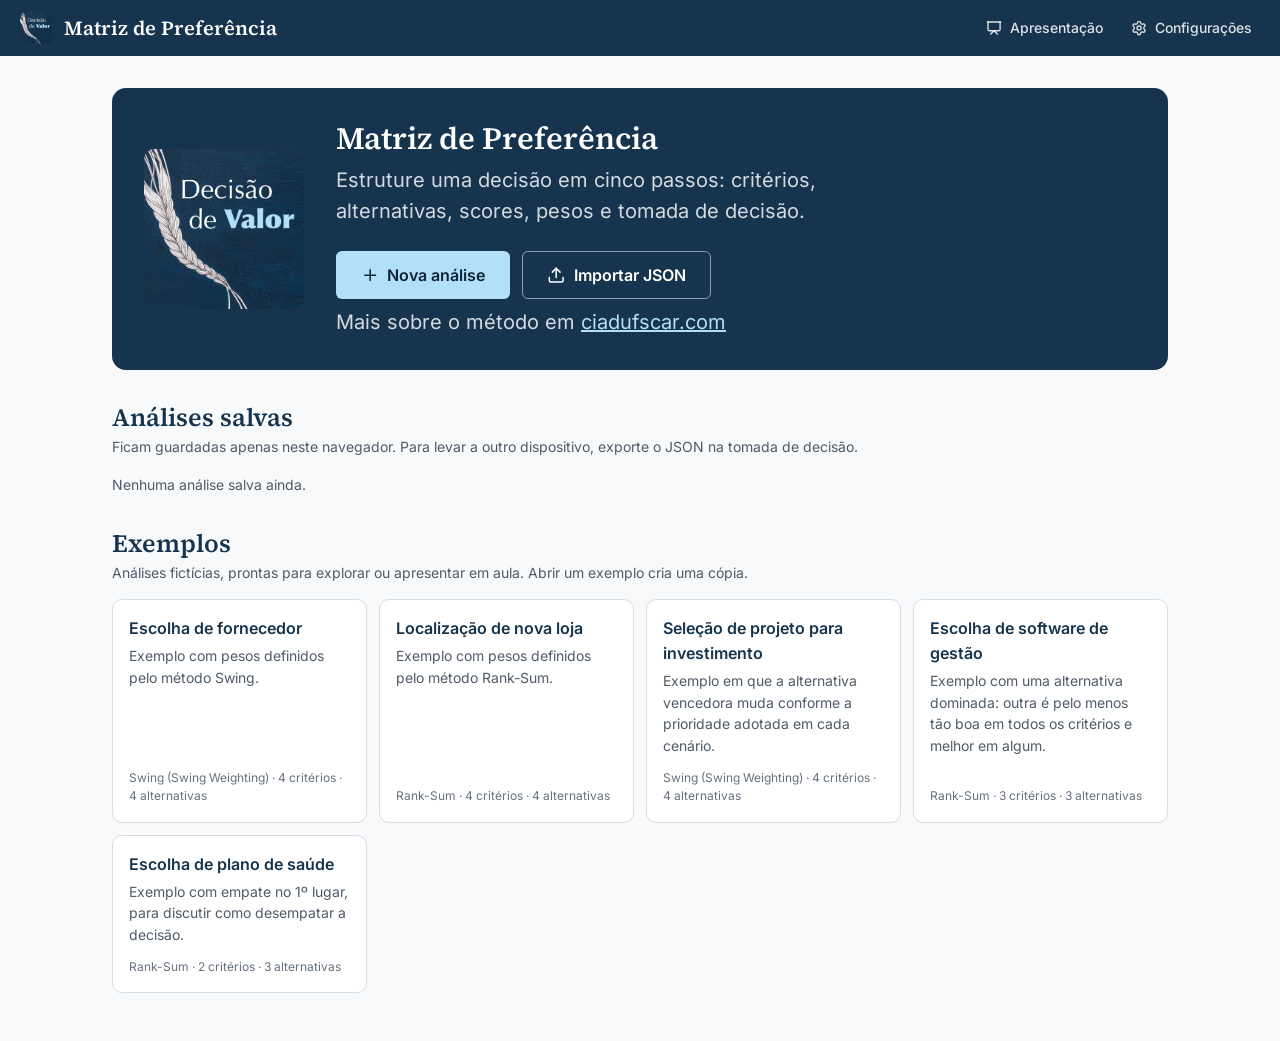
==== commit 861d9ccb: "feat: busca nas análises salvas, Sobre com ícones e fonte do método - Tela inicial: lista de análise" ====
--- a/index.html
+++ b/index.html
@@ -6,26 +6,26 @@
     <title>Matriz de Preferência</title>
     <meta name="description" content="Ferramenta de apoio à decisão multicritério baseada no método da Matriz de Preferência.">
     <link rel="preload" href="fonts/inter.woff2" as="font" type="font/woff2" crossorigin>
-    <link rel="stylesheet" href="style.css?v=13">
-
-    <script src="js/canonical-site.js?v=13"></script>
-    <script src="js/preferences.js?v=13"></script>
+    <link rel="stylesheet" href="style.css?v=16">
+
+    <script src="js/canonical-site.js?v=16"></script>
+    <script src="js/preferences.js?v=16"></script>
     <script src="libs/html2canvas.min.js"></script>
-    <script src="js/utils.js?v=13"></script>
-    <script src="js/icons.js?v=13"></script>
-    <script src="js/state.js?v=13"></script>
-    <script src="js/decision-core.js?v=13"></script>
-    <script src="js/data-input.js?v=13"></script>
-    <script src="js/swing-weighting.js?v=13"></script>
-    <script src="js/comparison.js?v=13"></script>
-    <script src="js/ai-suggestions.js?v=13"></script>
-    <script src="js/decision-logic.js?v=13"></script>
-    <script src="js/report.js?v=13"></script>
-    <script src="js/export-utils.js?v=13"></script>
-    <script src="js/examples.js?v=13"></script>
-    <script src="js/shell.js?v=13"></script>
-    <script src="js/main.js?v=13"></script>
-    <script src="js/auto-save.js?v=13"></script>
+    <script src="js/utils.js?v=16"></script>
+    <script src="js/icons.js?v=16"></script>
+    <script src="js/state.js?v=16"></script>
+    <script src="js/decision-core.js?v=16"></script>
+    <script src="js/data-input.js?v=16"></script>
+    <script src="js/swing-weighting.js?v=16"></script>
+    <script src="js/comparison.js?v=16"></script>
+    <script src="js/ai-suggestions.js?v=16"></script>
+    <script src="js/decision-logic.js?v=16"></script>
+    <script src="js/report.js?v=16"></script>
+    <script src="js/export-utils.js?v=16"></script>
+    <script src="js/examples.js?v=16"></script>
+    <script src="js/shell.js?v=16"></script>
+    <script src="js/main.js?v=16"></script>
+    <script src="js/auto-save.js?v=16"></script>
 </head>
 <body class="view-home">
     <a class="skip-link" href="#mainContent">Pular para o conteúdo</a>
@@ -69,15 +69,20 @@
                     <button type="button" class="btn btn-secondary btn-large" data-action="chooseImportFile" data-icon="upload">Importar JSON</button>
                     <input type="file" id="importFile" accept=".json,application/json" hidden data-change="importAnalysisFile">
                 </div>
+                <p class="home-source">Mais sobre o método em <a href="https://www.ciadufscar.com/" target="_blank" rel="noopener">ciadufscar.com</a></p>
             </div>
         </section>
 
         <section class="home-section saved-analyses" aria-labelledby="savedTitle">
             <div class="saved-analyses-header">
-                <h2 id="savedTitle">Análises salvas</h2>
-            </div>
-            <p class="saved-analyses-note">Ficam guardadas apenas neste navegador. Para levar a outro dispositivo, use "Salvar JSON" na tomada de decisão.</p>
-            <div id="savedAnalysesList"></div>
+                <h2 id="savedTitle">Análises salvas <span class="saved-count" id="savedCount"></span></h2>
+                <div class="saved-search" id="savedSearchBox" hidden>
+                    <span class="saved-search-icon" data-icon="search"></span>
+                    <input type="search" id="savedSearch" placeholder="Buscar pelo título" aria-label="Buscar análise salva pelo título" autocomplete="off">
+                </div>
+            </div>
+            <p class="saved-analyses-note">Ficam guardadas apenas neste navegador. Para levar a outro dispositivo, exporte o JSON na tomada de decisão.</p>
+            <div class="saved-analyses-list" id="savedAnalysesList" role="region" aria-labelledby="savedTitle"></div>
         </section>
 
         <section class="home-section" aria-labelledby="examplesTitle">
@@ -337,8 +342,24 @@
         <section class="drawer-section" aria-labelledby="aboutTitle">
             <h3 id="aboutTitle" data-icon="info">Sobre</h3>
             <p>Ferramenta acadêmica de apoio à decisão multicritério baseada no método da Matriz de Preferência.</p>
-            <p>Desenvolvida por <a href="https://www.linkedin.com/in/opedroalves/" target="_blank" rel="noopener">Pedro Henrique Alves de Araujo Silva</a> e <a href="https://www.linkedin.com/in/laura-rieko-imai/" target="_blank" rel="noopener">Laura Rieko Marçal Imai</a>.</p>
-            <p><a href="https://github.com/pedrohaas/matriz-de-preferencia" target="_blank" rel="noopener">Código-fonte no GitHub</a> · <a href="https://github.com/pedrohaas/matriz-de-preferencia/blob/main/LICENSE" target="_blank" rel="noopener">Licença MIT</a></p>
+            <p>Para saber mais sobre o método: <a class="about-site" href="https://www.ciadufscar.com/" target="_blank" rel="noopener" data-icon="external-link">ciadufscar.com</a></p>
+            <h4 class="about-subtitle">Desenvolvimento</h4>
+            <ul class="about-people">
+                <li>
+                    <span>Pedro Henrique Alves de Araujo Silva</span>
+                    <span class="about-links">
+                        <a class="social-link" href="https://www.linkedin.com/in/opedroalves/" target="_blank" rel="noopener" aria-label="LinkedIn de Pedro Henrique Alves de Araujo Silva" title="LinkedIn" data-icon="linkedin"></a>
+                        <a class="social-link" href="https://github.com/pedrohaas" target="_blank" rel="noopener" aria-label="GitHub de Pedro Henrique Alves de Araujo Silva" title="GitHub" data-icon="github"></a>
+                    </span>
+                </li>
+                <li>
+                    <span>Laura Rieko Marçal Imai</span>
+                    <span class="about-links">
+                        <a class="social-link" href="https://www.linkedin.com/in/laura-rieko-imai/" target="_blank" rel="noopener" aria-label="LinkedIn de Laura Rieko Marçal Imai" title="LinkedIn" data-icon="linkedin"></a>
+                    </span>
+                </li>
+            </ul>
+            <p class="about-footer"><a class="about-repo" href="https://github.com/pedrohaas/matriz-de-preferencia" target="_blank" rel="noopener" data-icon="github">Código-fonte</a> · <a href="https://github.com/pedrohaas/matriz-de-preferencia/blob/main/LICENSE" target="_blank" rel="noopener">Licença MIT</a></p>
         </section>
     </aside>
 
--- a/style.css
+++ b/style.css
@@ -448,6 +448,8 @@
     .home-hero .btn-secondary:hover { background: rgba(255, 255, 255, 0.1); }
     .home-hero .btn-primary { background: var(--brand-accent); color: var(--brand-950); }
     .home-hero .btn-primary:hover { background: #cdeafb; }
+    .home-hero p.home-source { margin-top: var(--space-4); font-size: var(--text-sm); }
+    .home-hero .home-source a { color: var(--brand-accent); }
 
     .header-btn {
         display: inline-flex;
@@ -663,6 +665,19 @@
     .saved-analysis-info small { display: block; color: var(--text-muted); font-size: var(--text-xs); }
     .saved-analysis-badge { margin-left: var(--space-2); padding: 1px var(--space-2); background: var(--brand-100); border-radius: var(--radius-pill); color: var(--brand-800); font-size: var(--text-xs); font-weight: 600; }
     .saved-analysis-actions { display: flex; align-items: center; gap: var(--space-2); }
+    .saved-analyses-header h2 { min-width: 0; }
+    .saved-count { color: var(--text-muted); font-family: var(--font-sans); font-size: var(--text-md); font-weight: 500; }
+    .saved-search { position: relative; flex: 0 1 18rem; min-width: 0; }
+    .saved-search[hidden] { display: none; }
+    .saved-search-icon { position: absolute; top: 50%; left: var(--space-3); display: inline-flex; color: var(--text-muted); transform: translateY(-50%); pointer-events: none; }
+    .saved-search input { width: 100%; padding-left: 2.25rem; }
+    .saved-analyses-list { position: relative; }
+    .saved-analyses-list.is-scrollable { overflow-y: auto; padding: var(--space-2); background: var(--bg-subtle); border: 1px solid var(--border); border-radius: var(--radius-md); overscroll-behavior: contain; }
+    .saved-analyses-list.is-scrollable .saved-analysis:last-child { margin-bottom: 0; }
+    @media (max-width: 599px) {
+        .saved-analyses-header { flex-wrap: wrap; }
+        .saved-search { flex-basis: 100%; }
+    }
 
     .examples-grid { display: grid; grid-template-columns: repeat(auto-fill, minmax(15rem, 1fr)); gap: var(--space-3); }
     .example-card {
@@ -803,7 +818,7 @@
     .ranking-item.is-editing label { margin: 0; font-weight: 500; }
     .callout-list { margin: 0 0 var(--space-2) var(--space-5); }
     .callout-list li + li { margin-top: var(--space-2); }
-    .callout-list .chip-btn { margin-left: var(--space-2); }
+    .callout-list .chip-btn { display: block; margin-top: var(--space-2); }
 
     .success-message { margin: var(--space-2) 0; padding: var(--space-2) var(--space-3); background: var(--success-100); border-radius: var(--radius-sm); color: var(--success-700); font-size: var(--text-sm); }
 
@@ -815,6 +830,37 @@
     .chip-btn { padding: var(--space-1) var(--space-3); background: var(--bg-surface); border: 1px solid currentColor; border-radius: var(--radius-pill); color: inherit; font-size: var(--text-sm); font-weight: 600; cursor: pointer; }
 
     /* Passo 4: pesos */
+    .method-intro { margin: var(--space-4) 0 var(--space-5); padding: var(--space-4); background: var(--bg-surface); border: 1px solid var(--border); border-left: 4px solid var(--brand-600); border-radius: var(--radius-md); }
+    .method-intro h3 { margin-bottom: var(--space-2); font-size: var(--text-lg); }
+    .method-intro p { color: var(--gray-800); font-size: var(--text-sm); }
+    .weighting-layout { display: grid; grid-template-columns: minmax(0, 1fr) minmax(0, 15rem); gap: var(--space-5); align-items: start; }
+    .weights-preview { position: sticky; top: calc(var(--header-height) + var(--space-4)); padding: var(--space-4); background: var(--bg-surface); border: 1px solid var(--border); border-radius: var(--radius-md); }
+    .weights-preview h4 { margin-bottom: var(--space-3); font-size: var(--text-sm); }
+    .weight-bars { display: flex; flex-direction: column; gap: var(--space-3); }
+    .weight-bar-row { display: grid; grid-template-columns: minmax(0, 1fr) auto; gap: var(--space-1) var(--space-2); font-size: var(--text-sm); }
+    .weight-bar-name { overflow-wrap: anywhere; }
+    .weight-bar-value { font-weight: 700; font-variant-numeric: tabular-nums; }
+    .weight-bar-track { grid-column: 1 / -1; height: 6px; overflow: hidden; background: var(--gray-100); border-radius: var(--radius-pill); }
+    .weight-bar-fill { display: block; height: 100%; background: var(--brand-600); border-radius: var(--radius-pill); }
+    .rank-list { display: flex; flex-direction: column; gap: var(--space-2); }
+    .rank-row { display: grid; grid-template-columns: minmax(0, 1fr) 9rem; gap: var(--space-3); align-items: center; padding: var(--space-2) var(--space-3); background: var(--bg-surface); border: 1px solid var(--border); border-radius: var(--radius-md); }
+    .rank-row label { margin: 0; overflow-wrap: anywhere; }
+    .rank-row select { min-height: 2.25rem; padding: var(--space-1) var(--space-2); }
+    .swing-ranges { display: flex; flex-direction: column; gap: var(--space-2); margin-bottom: var(--space-4); list-style: none; }
+    .swing-range { display: grid; grid-template-columns: minmax(0, 10rem) minmax(0, 1fr) auto; gap: var(--space-3); align-items: center; font-size: var(--text-sm); }
+    .swing-range-name { overflow-wrap: anywhere; }
+    .swing-range-track { position: relative; height: 8px; background: var(--gray-100); border-radius: var(--radius-pill); }
+    .swing-range-fill { position: absolute; top: 0; bottom: 0; background: var(--brand-600); border-radius: var(--radius-pill); }
+    .swing-range-values { color: var(--text-muted); white-space: nowrap; }
+    .swing-card label { font-weight: 500; }
+    .swing-inputs { display: flex; align-items: center; gap: var(--space-3); }
+    .swing-inputs input[type="range"] { flex: 1; min-width: 0; }
+    @media (max-width: 899px) {
+        .weighting-layout { grid-template-columns: minmax(0, 1fr); }
+        .weights-preview { position: static; }
+        .swing-range { grid-template-columns: minmax(0, 1fr) auto; }
+        .swing-range-track { grid-column: 1 / -1; grid-row: 2; }
+    }
     .data-table { width: 100%; font-size: var(--text-sm); }
     .tcell { padding: var(--space-2) var(--space-3); border: 1px solid var(--border); text-align: left; }
     .data-table tr:first-child .tcell { background: var(--bg-subtle); font-weight: 600; }
@@ -909,7 +955,56 @@
     .scenario-item-info { flex: 1; min-width: 11rem; overflow-wrap: anywhere; }
     .scenario-item-info small { display: block; color: var(--text-muted); }
     .scenario-item-actions { display: flex; align-items: center; gap: var(--space-2); }
-    .results-export-actions { display: flex; flex-wrap: wrap; justify-content: center; gap: var(--space-3); margin-top: var(--space-5); }
+    /* Tomada de decisão */
+    .results-layout { display: grid; gap: var(--space-5); align-items: start; }
+    .results-main { display: flex; flex-direction: column; gap: var(--space-4); min-width: 0; }
+    .recommendation-card { padding: var(--space-5); background: var(--bg-surface); border: 1px solid var(--border); border-top: 4px solid var(--brand-900); border-radius: var(--radius-lg); box-shadow: var(--shadow-sm); }
+    .recommendation-header { display: flex; align-items: center; justify-content: space-between; gap: var(--space-3); margin-bottom: var(--space-2); }
+    .recommendation-label { color: var(--brand-700); font-size: var(--text-xs); font-weight: 700; letter-spacing: 0.06em; text-transform: uppercase; }
+    .recommendation-name { display: flex; flex-wrap: wrap; align-items: baseline; gap: var(--space-2) var(--space-4); margin-bottom: var(--space-2); font-family: var(--font-serif); font-size: var(--text-2xl); font-weight: 600; line-height: 1.2; color: var(--brand-900); }
+    .recommendation-name #topAlternative { min-width: 0; overflow-wrap: anywhere; }
+    .recommendation-score { padding: var(--space-1) var(--space-3); background: var(--brand-900); border-radius: var(--radius-sm); color: #fff; font-family: var(--font-sans); font-size: var(--text-lg); font-variant-numeric: tabular-nums; }
+    .recommendation-margin, .recommendation-robustness { margin-bottom: var(--space-2); overflow-wrap: anywhere; }
+    .recommendation-robustness { display: flex; gap: var(--space-2); color: var(--text-muted); font-size: var(--text-sm); }
+    .recommendation-robustness .icon { flex-shrink: 0; margin-top: 0.15em; }
+    .recommendation-robustness span { min-width: 0; }
+    .recommendation-attention { margin: var(--space-4) 0 var(--space-3); padding: var(--space-3) var(--space-4); background: var(--warning-100); border-left: 4px solid var(--warning-700); border-radius: var(--radius-sm); font-size: var(--text-sm); overflow-wrap: anywhere; }
+    .recommendation-attention h4 { display: flex; align-items: center; gap: var(--space-2); margin-bottom: var(--space-2); }
+    .recommendation-attention p { margin-bottom: var(--space-2); }
+    .recommendation-attention p:last-child { margin-bottom: 0; }
+    .recommendation-attention ul { margin: 0; padding-left: var(--space-5); }
+    .recommendation-meta { margin: 0; color: var(--text-muted); font-size: var(--text-xs); }
+
+    .export-menu { position: relative; flex-shrink: 0; }
+    .export-menu-list { position: absolute; top: calc(100% + var(--space-1)); right: 0; z-index: 20; display: flex; flex-direction: column; min-width: 13rem; padding: var(--space-1); background: var(--bg-surface); border: 1px solid var(--border); border-radius: var(--radius-md); box-shadow: var(--shadow-lg); }
+    .export-menu-list[hidden] { display: none; }
+    .export-menu-list button { display: flex; align-items: center; gap: var(--space-2); padding: var(--space-2) var(--space-3); background: none; border: 0; border-radius: var(--radius-sm); color: var(--text); font: inherit; font-size: var(--text-sm); text-align: left; cursor: pointer; }
+    .export-menu-list button:hover, .export-menu-list button:focus-visible { background: var(--brand-50); }
+
+    .result-tabs { display: flex; gap: var(--space-1); overflow-x: auto; border-bottom: 1px solid var(--border); }
+    .result-tab { display: inline-flex; flex-shrink: 0; align-items: center; gap: var(--space-2); padding: var(--space-2) var(--space-3); background: none; border: 0; border-bottom: 3px solid transparent; color: var(--text-muted); font: inherit; font-size: var(--text-sm); font-weight: 600; cursor: pointer; }
+    .result-tab:hover { color: var(--brand-900); }
+    .result-tab[aria-selected="true"] { border-bottom-color: var(--brand-900); color: var(--brand-900); }
+    .result-panel { padding: var(--space-5); background: var(--bg-surface); border: 1px solid var(--border); border-radius: var(--radius-lg); min-width: 0; }
+    .result-panel[hidden] { display: none; }
+    .result-panel p { font-size: var(--text-sm); }
+    .result-panel .panel-heading { display: none; }
+    .result-panel.is-exported .panel-heading { display: flex; align-items: center; gap: var(--space-2); margin-bottom: var(--space-3); }
+    .result-panel .insight-box { margin-top: var(--space-4); }
+
+    .weights-adjust { padding: var(--space-4); background: var(--bg-surface); border: 1px solid var(--border); border-radius: var(--radius-lg); min-width: 0; }
+    .weights-adjust h3 { display: flex; align-items: center; gap: var(--space-2); margin-bottom: var(--space-2); }
+    .weights-adjust .weight-controls { margin: var(--space-3) 0; }
+    .weights-adjust .weight-action-buttons { display: flex; flex-wrap: wrap; gap: var(--space-2); }
+    /* Pesos ao lado só quando o passo tem largura para as duas colunas, com ou sem o painel da matriz */
+    #resultsInterface { container-type: inline-size; }
+    @container (min-width: 860px) {
+        .results-layout { grid-template-columns: minmax(0, 1fr) 19rem; }
+        .weights-adjust { position: sticky; top: calc(var(--header-height) + var(--space-4)); max-height: calc(100vh - var(--header-height) - var(--space-6)); overflow-y: auto; }
+        .weights-adjust .weight-controls { grid-template-columns: minmax(0, 1fr); }
+        .weights-adjust .weight-control-item { flex-wrap: wrap; }
+        .weights-adjust .weight-control-label { width: 100%; min-width: 0; }
+    }
 
     /* Configurações */
     .drawer-header { display: flex; align-items: center; justify-content: space-between; margin-bottom: var(--space-4); }
@@ -917,6 +1012,17 @@
     .drawer-section h3 { margin-bottom: var(--space-2); font-size: var(--text-md); }
     .drawer-section p { margin-bottom: var(--space-2); font-size: var(--text-sm); }
     .drawer-note { color: var(--text-muted); }
+    .about-subtitle { margin: var(--space-3) 0 var(--space-2); color: var(--text-muted); font-size: var(--text-xs); font-weight: 700; letter-spacing: 0.06em; text-transform: uppercase; }
+    .about-people { display: flex; flex-direction: column; gap: var(--space-2); margin: 0 0 var(--space-3); padding: 0; list-style: none; font-size: var(--text-sm); }
+    .about-people li { display: flex; align-items: center; justify-content: space-between; gap: var(--space-3); }
+    .about-people li > span:first-child { min-width: 0; overflow-wrap: anywhere; }
+    .about-links { display: flex; flex-shrink: 0; gap: var(--space-1); }
+    .social-link { display: inline-grid; place-items: center; width: 2.25rem; height: 2.25rem; border: 1px solid var(--border); border-radius: var(--radius-sm); color: var(--brand-700); }
+    .social-link:hover { background: var(--brand-50); border-color: var(--brand-600); color: var(--brand-900); }
+    .social-link .icon { margin: 0; }
+    .about-site, .about-repo { display: inline-flex; align-items: center; gap: var(--space-1); }
+    .about-site .icon { order: 1; width: 0.9em; height: 0.9em; }
+    .about-footer { color: var(--text-muted); }
     .api-input-group { display: flex; flex-wrap: wrap; gap: var(--space-2); margin: var(--space-3) 0; }
     .api-input-group input { flex: 1 1 100%; }
     .api-status { margin-bottom: var(--space-3); padding: var(--space-2) var(--space-3); border-radius: var(--radius-sm); font-size: var(--text-sm); }
@@ -953,7 +1059,8 @@
         .item { flex-wrap: wrap; }
         .weight-control-item { flex-wrap: wrap; }
         .weight-control-label { width: 100%; min-width: 0; }
-        .results, .insight-box { padding: var(--space-4); }
+        .results, .insight-box, .recommendation-card, .result-panel { padding: var(--space-4); }
+        .recommendation-name { font-size: var(--text-xl); }
         .chart-row, .chart-axis { grid-template-columns: minmax(0, 1fr) 3rem; }
         .chart-row-name { grid-column: 1 / -1; }
         .chart-axis span:nth-child(n) { grid-column: 1; }
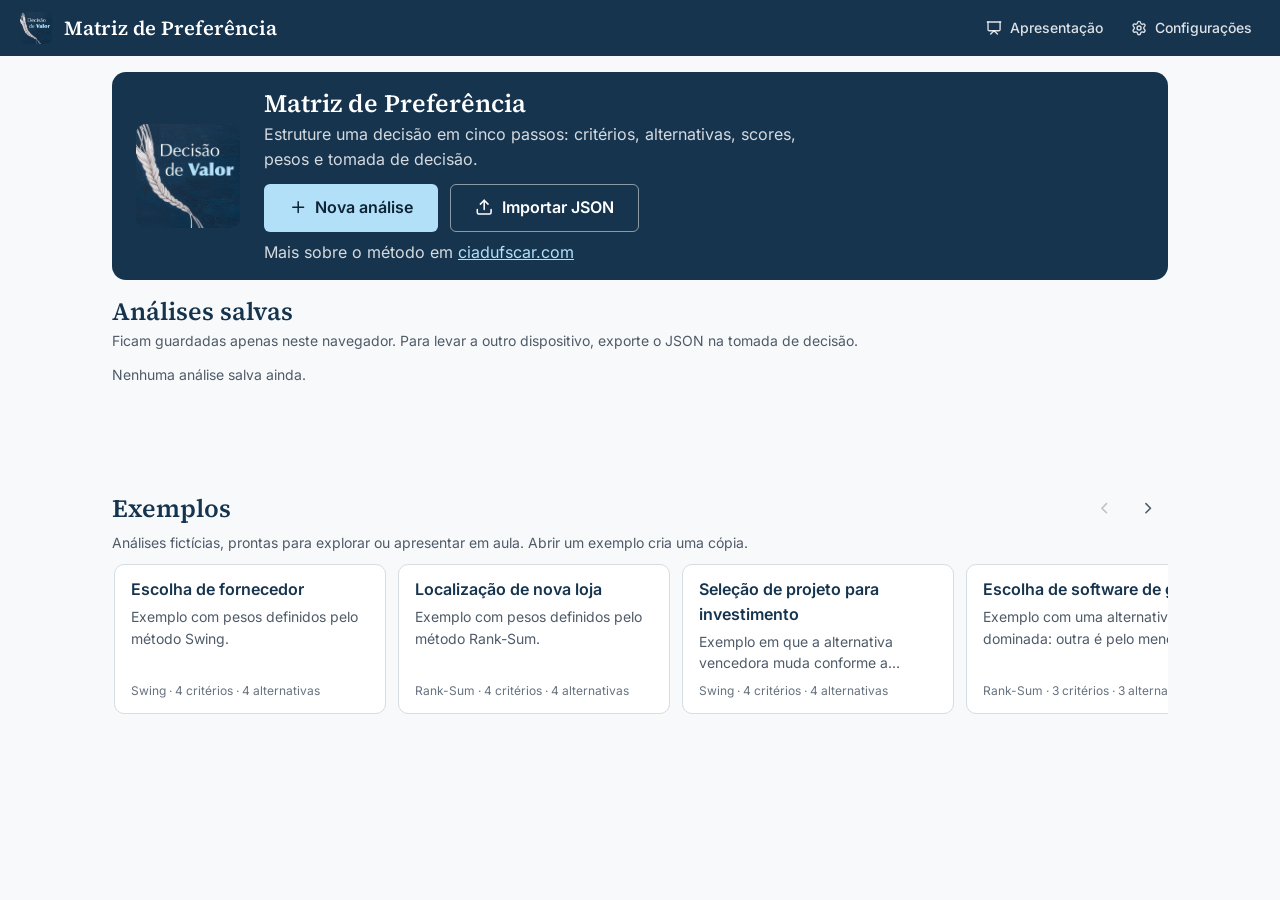
==== commit 9566519f: "feat: tela inicial em uma tela, passos recolhíveis e logo no painel da matriz - Tela inicial ocupa a" ====
--- a/index.html
+++ b/index.html
@@ -6,26 +6,26 @@
     <title>Matriz de Preferência</title>
     <meta name="description" content="Ferramenta de apoio à decisão multicritério baseada no método da Matriz de Preferência.">
     <link rel="preload" href="fonts/inter.woff2" as="font" type="font/woff2" crossorigin>
-    <link rel="stylesheet" href="style.css?v=16">
-
-    <script src="js/canonical-site.js?v=16"></script>
-    <script src="js/preferences.js?v=16"></script>
+    <link rel="stylesheet" href="style.css?v=17">
+
+    <script src="js/canonical-site.js?v=17"></script>
+    <script src="js/preferences.js?v=17"></script>
     <script src="libs/html2canvas.min.js"></script>
-    <script src="js/utils.js?v=16"></script>
-    <script src="js/icons.js?v=16"></script>
-    <script src="js/state.js?v=16"></script>
-    <script src="js/decision-core.js?v=16"></script>
-    <script src="js/data-input.js?v=16"></script>
-    <script src="js/swing-weighting.js?v=16"></script>
-    <script src="js/comparison.js?v=16"></script>
-    <script src="js/ai-suggestions.js?v=16"></script>
-    <script src="js/decision-logic.js?v=16"></script>
-    <script src="js/report.js?v=16"></script>
-    <script src="js/export-utils.js?v=16"></script>
-    <script src="js/examples.js?v=16"></script>
-    <script src="js/shell.js?v=16"></script>
-    <script src="js/main.js?v=16"></script>
-    <script src="js/auto-save.js?v=16"></script>
+    <script src="js/utils.js?v=17"></script>
+    <script src="js/icons.js?v=17"></script>
+    <script src="js/state.js?v=17"></script>
+    <script src="js/decision-core.js?v=17"></script>
+    <script src="js/data-input.js?v=17"></script>
+    <script src="js/swing-weighting.js?v=17"></script>
+    <script src="js/comparison.js?v=17"></script>
+    <script src="js/ai-suggestions.js?v=17"></script>
+    <script src="js/decision-logic.js?v=17"></script>
+    <script src="js/report.js?v=17"></script>
+    <script src="js/export-utils.js?v=17"></script>
+    <script src="js/examples.js?v=17"></script>
+    <script src="js/shell.js?v=17"></script>
+    <script src="js/main.js?v=17"></script>
+    <script src="js/auto-save.js?v=17"></script>
 </head>
 <body class="view-home">
     <a class="skip-link" href="#mainContent">Pular para o conteúdo</a>
@@ -73,7 +73,7 @@
             </div>
         </section>
 
-        <section class="home-section saved-analyses" aria-labelledby="savedTitle">
+        <section class="home-section saved-analyses" id="savedSection" aria-labelledby="savedTitle">
             <div class="saved-analyses-header">
                 <h2 id="savedTitle">Análises salvas <span class="saved-count" id="savedCount"></span></h2>
                 <div class="saved-search" id="savedSearchBox" hidden>
@@ -85,10 +85,16 @@
             <div class="saved-analyses-list" id="savedAnalysesList" role="region" aria-labelledby="savedTitle"></div>
         </section>
 
-        <section class="home-section" aria-labelledby="examplesTitle">
-            <h2 id="examplesTitle">Exemplos</h2>
+        <section class="home-section examples-section" aria-labelledby="examplesTitle">
+            <div class="saved-analyses-header">
+                <h2 id="examplesTitle">Exemplos</h2>
+                <div class="examples-nav">
+                    <button type="button" class="icon-btn" id="examplesPrev" data-action="scrollExamples" data-direction="-1" aria-label="Exemplos anteriores" aria-controls="examplesList" data-icon="chevron-left"></button>
+                    <button type="button" class="icon-btn" id="examplesNext" data-action="scrollExamples" data-direction="1" aria-label="Próximos exemplos" aria-controls="examplesList" data-icon="chevron-right"></button>
+                </div>
+            </div>
             <p class="saved-analyses-note">Análises fictícias, prontas para explorar ou apresentar em aula. Abrir um exemplo cria uma cópia.</p>
-            <div class="examples-grid" id="examplesList"></div>
+            <div class="examples-track" id="examplesList" role="region" aria-labelledby="examplesTitle"></div>
         </section>
     </main>
 
@@ -97,28 +103,29 @@
          ===================================================== -->
     <div class="wizard" id="wizardView">
         <nav class="stepper" id="stepProgressBar" aria-label="Passos da análise">
+            <button type="button" class="icon-btn stepper-toggle" id="toggleStepper" data-action="toggleStepper" aria-expanded="true" aria-controls="stepProgressBar" aria-label="Recolher passos" title="Recolher passos"></button>
             <ol class="stepper-list">
-                <li><button type="button" class="step-progress-item" id="prog-item-0" onclick="goToStep(1)" aria-label="Problema" aria-current="step">
+                <li><button type="button" class="step-progress-item" id="prog-item-0" onclick="goToStep(1)" aria-label="Problema" title="Problema" aria-current="step">
                     <span class="step-dot intro active" id="prog-dot-0" aria-hidden="true">•</span>
                     <span class="step-text"><span class="step-label">Problema</span><span class="step-meta" id="prog-meta-0"></span></span>
                 </button></li>
-                <li><button type="button" class="step-progress-item" id="prog-item-1" onclick="goToStep(2)" aria-label="Critérios">
+                <li><button type="button" class="step-progress-item" id="prog-item-1" onclick="goToStep(2)" aria-label="Critérios" title="Critérios">
                     <span class="step-dot" id="prog-dot-1" aria-hidden="true">1</span>
                     <span class="step-text"><span class="step-label">Critérios</span><span class="step-meta" id="prog-meta-1"></span></span>
                 </button></li>
-                <li><button type="button" class="step-progress-item" id="prog-item-2" onclick="goToStep(3)" aria-label="Alternativas">
+                <li><button type="button" class="step-progress-item" id="prog-item-2" onclick="goToStep(3)" aria-label="Alternativas" title="Alternativas">
                     <span class="step-dot" id="prog-dot-2" aria-hidden="true">2</span>
                     <span class="step-text"><span class="step-label">Alternativas</span><span class="step-meta" id="prog-meta-2"></span></span>
                 </button></li>
-                <li><button type="button" class="step-progress-item" id="prog-item-3" onclick="goToStep(4)" aria-label="Scores">
+                <li><button type="button" class="step-progress-item" id="prog-item-3" onclick="goToStep(4)" aria-label="Scores" title="Scores">
                     <span class="step-dot" id="prog-dot-3" aria-hidden="true">3</span>
                     <span class="step-text"><span class="step-label">Scores</span><span class="step-meta" id="prog-meta-3"></span></span>
                 </button></li>
-                <li><button type="button" class="step-progress-item" id="prog-item-4" onclick="goToStep(5)" aria-label="Pesos">
+                <li><button type="button" class="step-progress-item" id="prog-item-4" onclick="goToStep(5)" aria-label="Pesos" title="Pesos">
                     <span class="step-dot" id="prog-dot-4" aria-hidden="true">4</span>
                     <span class="step-text"><span class="step-label">Pesos</span><span class="step-meta" id="prog-meta-4"></span></span>
                 </button></li>
-                <li><button type="button" class="step-progress-item" id="prog-item-5" onclick="goToStep(6)" aria-label="Tomada de Decisão">
+                <li><button type="button" class="step-progress-item" id="prog-item-5" onclick="goToStep(6)" aria-label="Tomada de Decisão" title="Tomada de Decisão">
                     <span class="step-dot" id="prog-dot-5" aria-hidden="true">5</span>
                     <span class="step-text"><span class="step-label">Tomada de Decisão</span><span class="step-meta" id="prog-meta-5"></span></span>
                 </button></li>
@@ -309,10 +316,14 @@
         <aside class="matrix-panel" id="matrixPanel" aria-labelledby="matrixPanelTitle">
             <div class="matrix-panel-header">
                 <h2 id="matrixPanelTitle">Matriz em construção</h2>
-                <button type="button" class="icon-btn" data-action="toggleMatrixPanel" aria-label="Ocultar matriz em construção" data-icon="x"></button>
+                <button type="button" class="icon-btn" data-action="toggleMatrixPanel" aria-label="Recolher matriz em construção" title="Recolher matriz" data-icon="panel-right-close"></button>
             </div>
             <p class="matrix-panel-hint" id="matrixPanelHint"></p>
             <div class="matrix-panel-body" id="buildingMatrix"></div>
+            <a class="matrix-panel-book" href="https://www.ciadufscar.com/" target="_blank" rel="noopener">
+                <img src="images/logo.webp" width="432" height="432" alt="Logo Decisão de Valor" loading="lazy">
+                <span>Mais sobre o método em <strong>ciadufscar.com</strong></span>
+            </a>
         </aside>
     </div>
 
--- a/style.css
+++ b/style.css
@@ -290,6 +290,47 @@
     .home-section { margin-top: var(--space-6); }
     .home-section h2 { font-size: var(--text-xl); }
 
+    /* Tela inicial inteira na janela: a lista de análises fica com o espaço que sobra
+       e rola por dentro. Mesma área que HOME_FIT_QUERY em preferences.js. */
+    @media (min-width: 760px) and (min-height: 600px) {
+        body.view-home .home {
+            display: flex;
+            flex-direction: column;
+            gap: var(--space-4);
+            height: calc(100dvh - var(--header-height));
+            padding-top: var(--space-4);
+            padding-bottom: var(--space-4);
+        }
+        .home .home-section { margin-top: 0; }
+        .home-hero { flex-shrink: 0; grid-template-columns: 6.5rem 1fr; gap: var(--space-5); padding: var(--space-4) var(--space-5); }
+        .home-logo { width: 6.5rem; height: 6.5rem; }
+        .home-hero h1 { font-size: var(--text-xl); }
+        .home-hero p { margin-top: var(--space-1); font-size: var(--text-md); }
+        .home-actions { align-items: center; margin-top: var(--space-3); }
+        .home-hero p.home-source { margin-top: var(--space-2); }
+        .saved-analyses { display: flex; flex: 0 1 auto; flex-direction: column; min-height: 11rem; }
+        .saved-analyses .saved-analyses-note { margin-bottom: var(--space-2); }
+        .saved-analyses-list { flex: 0 1 auto; min-height: 0; overflow-y: auto; }
+        .saved-analysis { padding: var(--space-2) var(--space-4); }
+        .examples-section { flex-shrink: 0; }
+        .examples-section .saved-analyses-note { margin-bottom: var(--space-2); }
+    }
+    /* Janelas baixas: descrição do topo oculta e botões na mesma linha da fonte */
+    @media (min-width: 760px) and (min-height: 600px) and (max-height: 760px) {
+        body.view-home .home { gap: var(--space-3); padding-top: var(--space-3); padding-bottom: var(--space-3); }
+        .home-hero p:not(.home-source) { display: none; }
+        .home-logo { width: 4.5rem; height: 4.5rem; }
+        .home-hero { grid-template-columns: 4.5rem 1fr; padding: var(--space-3) var(--space-5); }
+        .home-hero-text { display: flex; flex-wrap: wrap; align-items: center; gap: var(--space-2) var(--space-5); }
+        .home-hero-text h1 { flex-basis: 100%; }
+        .home-actions { margin-top: 0; }
+        .home-hero p.home-source { margin-top: 0; }
+        .home-section .saved-analyses-note { display: none; }
+        .saved-analyses { min-height: 9.5rem; }
+        .saved-analyses-list.is-scrollable { padding: 6px; }
+        .saved-analysis { margin-bottom: 6px; padding: 6px var(--space-3); }
+    }
+
     /* Assistente: passos | conteúdo | matriz */
     .wizard {
         display: grid;
@@ -302,6 +343,18 @@
     }
     :root.matrix-panel-off .wizard { grid-template-columns: 14rem minmax(0, 1fr); }
     :root.matrix-panel-off .matrix-panel { display: none; }
+    /* Passos recolhidos: só os números, e a matriz ganha a largura liberada */
+    :root.stepper-collapsed .wizard { grid-template-columns: 3rem minmax(0, 1fr) minmax(21rem, 32rem); }
+    :root.stepper-collapsed.matrix-panel-off .wizard { grid-template-columns: 3rem minmax(0, 1fr); }
+    :root.stepper-collapsed .stepper .step-text { display: none; }
+    :root.stepper-collapsed .stepper .step-progress-item { justify-content: center; padding: var(--space-2) 0; }
+    .stepper-toggle { display: flex; margin: 0 0 var(--space-2) auto; }
+    :root.stepper-collapsed .stepper-toggle { margin: 0 auto var(--space-2); }
+
+    .matrix-panel-book { display: flex; align-items: center; gap: var(--space-3); margin-top: var(--space-5); padding-top: var(--space-4); border-top: 1px solid var(--border); color: var(--text-muted); font-size: var(--text-xs); text-decoration: none; }
+    .matrix-panel-book img { width: 4.5rem; height: 4.5rem; flex-shrink: 0; border-radius: var(--radius-sm); object-fit: cover; }
+    .matrix-panel-book strong { color: var(--brand-700); }
+    .matrix-panel-book:hover strong { text-decoration: underline; }
 
     .stepper { position: sticky; top: calc(var(--header-height) + var(--space-5)); }
     .stepper-list { display: flex; flex-direction: column; gap: var(--space-1); list-style: none; }
@@ -361,6 +414,8 @@
     /* Telas médias: a matriz vira gaveta inferior */
     @media (max-width: 1179px) {
         .wizard, :root.matrix-panel-off .wizard { grid-template-columns: 12.5rem minmax(0, 1fr); }
+        :root.stepper-collapsed .wizard, :root.stepper-collapsed.matrix-panel-off .wizard { grid-template-columns: 3rem minmax(0, 1fr); }
+        .matrix-panel-book { display: none; }
         .matrix-panel {
             position: fixed;
             top: auto;
@@ -397,6 +452,8 @@
 
         .wizard, :root.matrix-panel-off .wizard { display: block; padding: var(--space-3) var(--space-3) 0; }
         .stepper { position: static; margin-bottom: var(--space-4); }
+        .stepper-toggle { display: none; }
+        :root.stepper-collapsed .stepper .step-progress-item.active .step-text { display: block; }
         .stepper-list { flex-direction: row; justify-content: space-between; }
         .stepper li { flex: 0 1 auto; min-width: 0; }
         .stepper .step-progress-item { flex-direction: column; gap: var(--space-1); padding: var(--space-1); }
@@ -679,7 +736,21 @@
         .saved-search { flex-basis: 100%; }
     }
 
-    .examples-grid { display: grid; grid-template-columns: repeat(auto-fill, minmax(15rem, 1fr)); gap: var(--space-3); }
+    .examples-nav { display: flex; gap: var(--space-1); }
+    .examples-nav[hidden] { display: none; }
+    .examples-nav .icon-btn:disabled { opacity: 0.35; cursor: default; background: none; }
+    .examples-track {
+        display: grid;
+        grid-auto-columns: minmax(17rem, 19rem);
+        grid-auto-flow: column;
+        gap: var(--space-3);
+        overflow-x: auto;
+        padding: 2px 2px var(--space-2);
+        scroll-snap-type: x mandatory;
+        scroll-padding-inline: 2px;
+        overscroll-behavior-x: contain;
+    }
+    .examples-track > .example-card { scroll-snap-align: start; }
     .example-card {
         display: flex;
         flex-direction: column;
@@ -694,8 +765,10 @@
     }
     .example-card:hover { border-color: var(--brand-600); box-shadow: var(--shadow-sm); }
     .example-title { color: var(--brand-900); font-weight: 600; }
+    .example-card { padding: var(--space-3) var(--space-4); }
+    .example-title, .example-description { display: -webkit-box; overflow: hidden; -webkit-box-orient: vertical; -webkit-line-clamp: 2; line-clamp: 2; }
     .example-description { color: var(--text-muted); font-size: var(--text-sm); }
-    .example-meta { margin-top: auto; padding-top: var(--space-2); color: var(--text-soft); font-size: var(--text-xs); }
+    .example-meta { margin-top: auto; padding-top: var(--space-1); color: var(--text-soft); font-size: var(--text-xs); }
 
     /* Matriz em construção */
     .matrix-panel-header { display: flex; align-items: center; justify-content: space-between; gap: var(--space-2); }
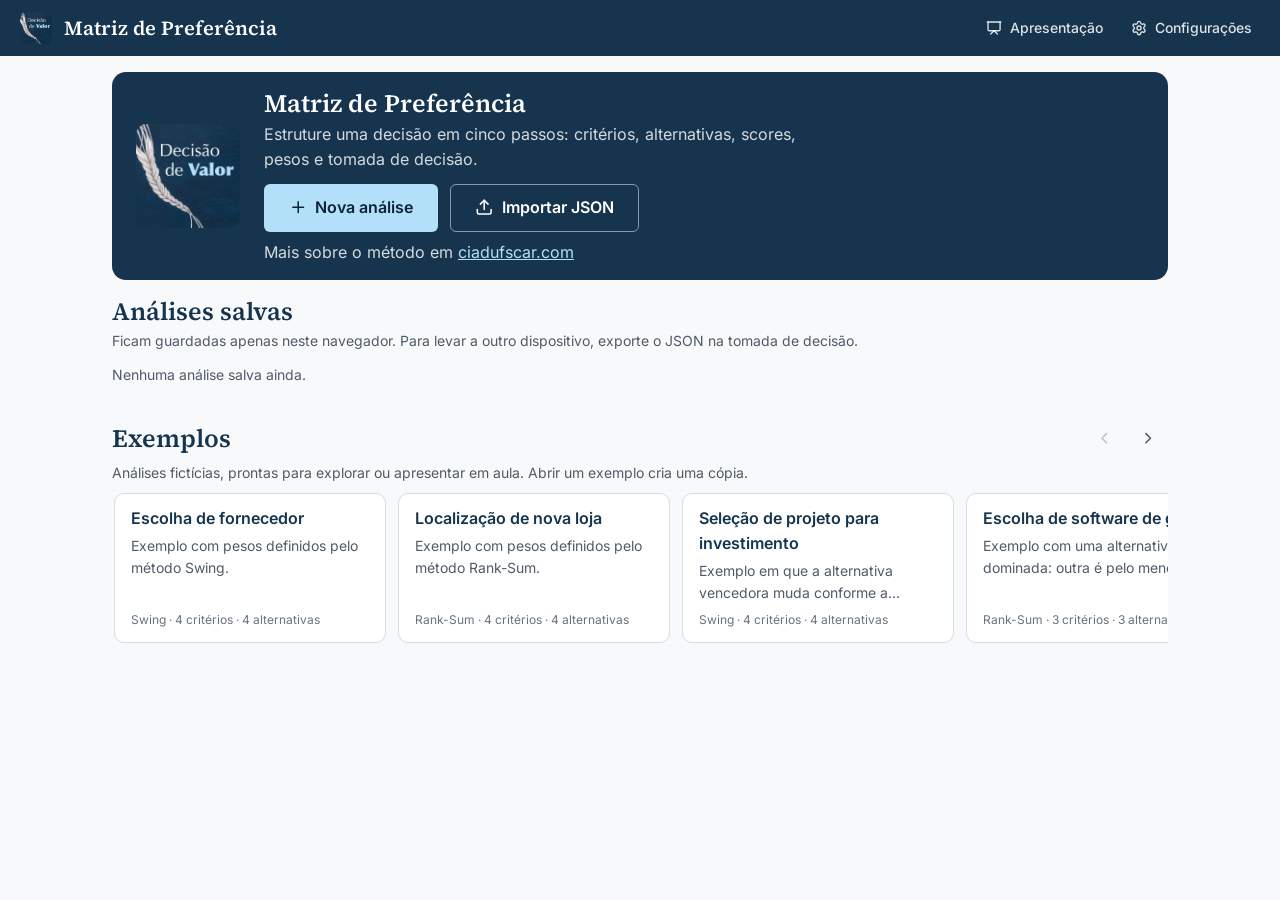
==== commit 7634a4f5: "style: mais respiro nas configurações e no Sobre - Margens maiores entre seções, títulos, parágrafos" ====
--- a/index.html
+++ b/index.html
@@ -6,26 +6,26 @@
     <title>Matriz de Preferência</title>
     <meta name="description" content="Ferramenta de apoio à decisão multicritério baseada no método da Matriz de Preferência.">
     <link rel="preload" href="fonts/inter.woff2" as="font" type="font/woff2" crossorigin>
-    <link rel="stylesheet" href="style.css?v=17">
-
-    <script src="js/canonical-site.js?v=17"></script>
-    <script src="js/preferences.js?v=17"></script>
+    <link rel="stylesheet" href="style.css?v=18">
+
+    <script src="js/canonical-site.js?v=18"></script>
+    <script src="js/preferences.js?v=18"></script>
     <script src="libs/html2canvas.min.js"></script>
-    <script src="js/utils.js?v=17"></script>
-    <script src="js/icons.js?v=17"></script>
-    <script src="js/state.js?v=17"></script>
-    <script src="js/decision-core.js?v=17"></script>
-    <script src="js/data-input.js?v=17"></script>
-    <script src="js/swing-weighting.js?v=17"></script>
-    <script src="js/comparison.js?v=17"></script>
-    <script src="js/ai-suggestions.js?v=17"></script>
-    <script src="js/decision-logic.js?v=17"></script>
-    <script src="js/report.js?v=17"></script>
-    <script src="js/export-utils.js?v=17"></script>
-    <script src="js/examples.js?v=17"></script>
-    <script src="js/shell.js?v=17"></script>
-    <script src="js/main.js?v=17"></script>
-    <script src="js/auto-save.js?v=17"></script>
+    <script src="js/utils.js?v=18"></script>
+    <script src="js/icons.js?v=18"></script>
+    <script src="js/state.js?v=18"></script>
+    <script src="js/decision-core.js?v=18"></script>
+    <script src="js/data-input.js?v=18"></script>
+    <script src="js/swing-weighting.js?v=18"></script>
+    <script src="js/comparison.js?v=18"></script>
+    <script src="js/ai-suggestions.js?v=18"></script>
+    <script src="js/decision-logic.js?v=18"></script>
+    <script src="js/report.js?v=18"></script>
+    <script src="js/export-utils.js?v=18"></script>
+    <script src="js/examples.js?v=18"></script>
+    <script src="js/shell.js?v=18"></script>
+    <script src="js/main.js?v=18"></script>
+    <script src="js/auto-save.js?v=18"></script>
 </head>
 <body class="view-home">
     <a class="skip-link" href="#mainContent">Pular para o conteúdo</a>
--- a/style.css
+++ b/style.css
@@ -308,7 +308,8 @@
         .home-hero p { margin-top: var(--space-1); font-size: var(--text-md); }
         .home-actions { align-items: center; margin-top: var(--space-3); }
         .home-hero p.home-source { margin-top: var(--space-2); }
-        .saved-analyses { display: flex; flex: 0 1 auto; flex-direction: column; min-height: 11rem; }
+        .saved-analyses { display: flex; flex: 0 1 auto; flex-direction: column; }
+        .saved-analyses:has(.saved-analysis) { min-height: 11rem; }
         .saved-analyses .saved-analyses-note { margin-bottom: var(--space-2); }
         .saved-analyses-list { flex: 0 1 auto; min-height: 0; overflow-y: auto; }
         .saved-analysis { padding: var(--space-2) var(--space-4); }
@@ -326,7 +327,7 @@
         .home-actions { margin-top: 0; }
         .home-hero p.home-source { margin-top: 0; }
         .home-section .saved-analyses-note { display: none; }
-        .saved-analyses { min-height: 9.5rem; }
+        .saved-analyses:has(.saved-analysis) { min-height: 9.5rem; }
         .saved-analyses-list.is-scrollable { padding: 6px; }
         .saved-analysis { margin-bottom: 6px; padding: 6px var(--space-3); }
     }
@@ -406,7 +407,7 @@
         z-index: 90;
         width: min(28rem, 100%);
         overflow-y: auto;
-        padding: var(--space-5);
+        padding: var(--space-6);
         background: var(--bg-surface);
         box-shadow: var(--shadow-lg);
     }
@@ -1080,13 +1081,14 @@
     }
 
     /* Configurações */
-    .drawer-header { display: flex; align-items: center; justify-content: space-between; margin-bottom: var(--space-4); }
-    .drawer-section { padding: var(--space-4) 0; border-top: 1px solid var(--border); }
-    .drawer-section h3 { margin-bottom: var(--space-2); font-size: var(--text-md); }
-    .drawer-section p { margin-bottom: var(--space-2); font-size: var(--text-sm); }
+    .drawer-header { display: flex; align-items: center; justify-content: space-between; margin-bottom: var(--space-5); }
+    .drawer-section { padding: var(--space-6) 0; border-top: 1px solid var(--border); }
+    .drawer-section h3 { margin-bottom: var(--space-3); font-size: var(--text-md); }
+    .drawer-section p { margin-bottom: var(--space-3); font-size: var(--text-sm); line-height: 1.6; }
+    .drawer-section > :last-child { margin-bottom: 0; }
     .drawer-note { color: var(--text-muted); }
-    .about-subtitle { margin: var(--space-3) 0 var(--space-2); color: var(--text-muted); font-size: var(--text-xs); font-weight: 700; letter-spacing: 0.06em; text-transform: uppercase; }
-    .about-people { display: flex; flex-direction: column; gap: var(--space-2); margin: 0 0 var(--space-3); padding: 0; list-style: none; font-size: var(--text-sm); }
+    .about-subtitle { margin: var(--space-5) 0 var(--space-3); color: var(--text-muted); font-size: var(--text-xs); font-weight: 700; letter-spacing: 0.06em; text-transform: uppercase; }
+    .about-people { display: flex; flex-direction: column; gap: var(--space-3); margin: 0 0 var(--space-5); padding: 0; list-style: none; font-size: var(--text-sm); }
     .about-people li { display: flex; align-items: center; justify-content: space-between; gap: var(--space-3); }
     .about-people li > span:first-child { min-width: 0; overflow-wrap: anywhere; }
     .about-links { display: flex; flex-shrink: 0; gap: var(--space-1); }
@@ -1095,10 +1097,10 @@
     .social-link .icon { margin: 0; }
     .about-site, .about-repo { display: inline-flex; align-items: center; gap: var(--space-1); }
     .about-site .icon { order: 1; width: 0.9em; height: 0.9em; }
-    .about-footer { color: var(--text-muted); }
-    .api-input-group { display: flex; flex-wrap: wrap; gap: var(--space-2); margin: var(--space-3) 0; }
+    .about-footer { padding-top: var(--space-4); border-top: 1px dashed var(--border); color: var(--text-muted); }
+    .api-input-group { display: flex; flex-wrap: wrap; gap: var(--space-2); margin: var(--space-4) 0; }
     .api-input-group input { flex: 1 1 100%; }
-    .api-status { margin-bottom: var(--space-3); padding: var(--space-2) var(--space-3); border-radius: var(--radius-sm); font-size: var(--text-sm); }
+    .api-status { margin-bottom: var(--space-4); padding: var(--space-3) var(--space-4); line-height: 1.5; border-radius: var(--radius-sm); font-size: var(--text-sm); }
     .api-status.warning { background: var(--warning-100); color: var(--warning-700); }
     .api-status.success { background: var(--success-100); color: var(--success-700); }
     .api-status.error { background: var(--danger-100); color: var(--danger-700); }
